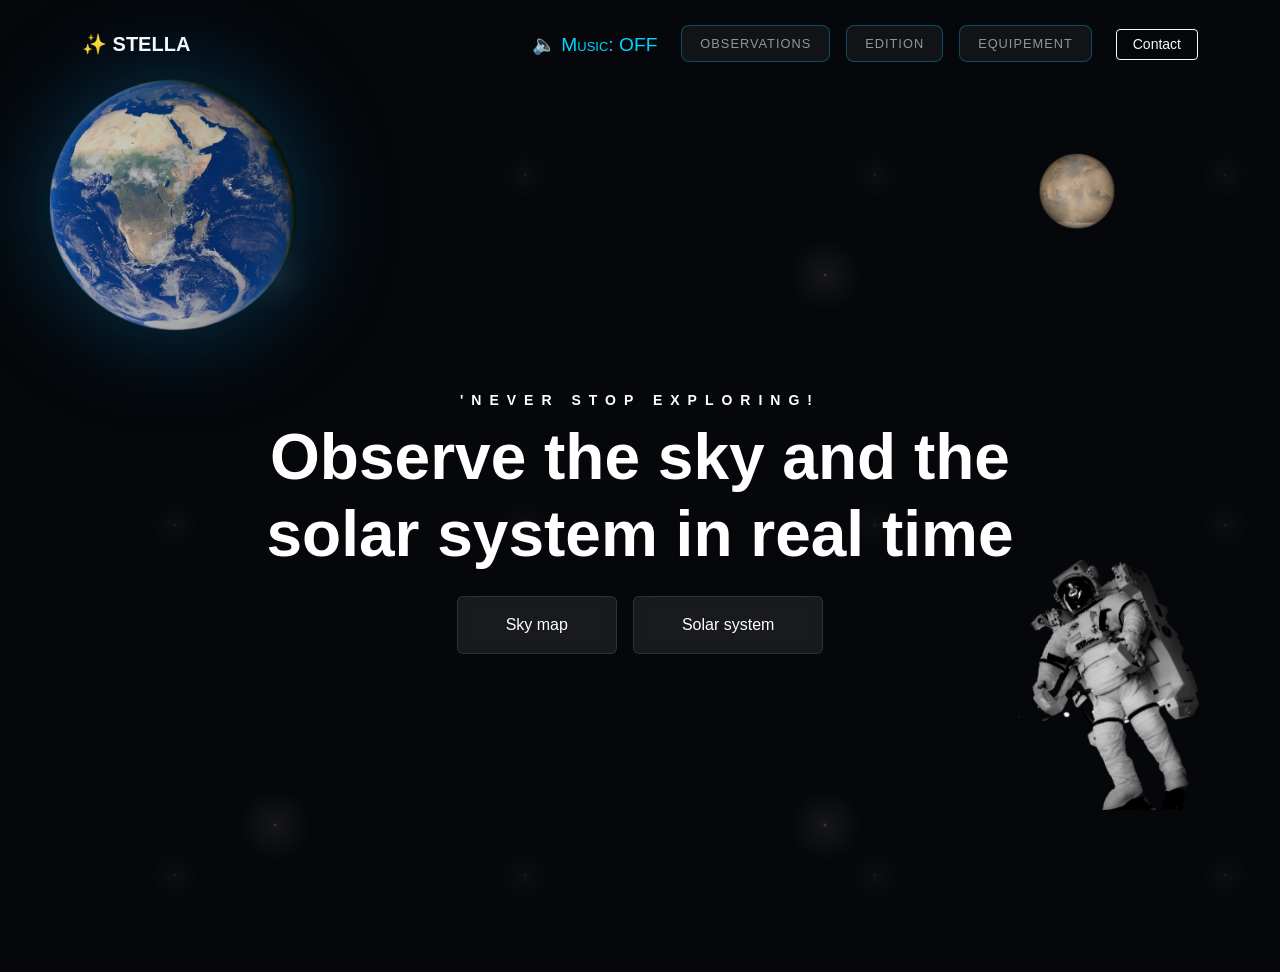
==== index.html @ f4687b23 "front page" ====
<!DOCTYPE html>
<html lang="en">
<head>
    <meta charset="UTF-8">
    <meta name="viewport" content="width=device-width, initial-scale=1.0">
    <title>Stella | Live Universe Tracker</title>
    <link href="https://cdn.jsdelivr.net/npm/bootstrap@5.3.0/dist/css/bootstrap.min.css" rel="stylesheet">
    <link rel="stylesheet" href="style.css">
</head>
<body>

    <div class="stars"></div>

    <audio id="bgMusic" loop>
        <source src="audio/space-theme.mp3" type="audio/mpeg">
    </audio>

    <div class="space-scene">
        <div class="floating-container earth"><img src="images/earth.png" alt="Earth"></div>
        <div class="floating-container mars"><img src="images/mars.png" alt="Mars"></div>
        <div class="floating-container astronaut"><img src="images/astronaut.png" alt="Astronaut"></div>
    </div>

    <div id="skyMapOverlay" class="view-overlay">
        <div class="view-header">
            <span>LIVE STELLAR TRACKER</span>
            <div id="skyLoader" class="loader-text">Initializing Star Map...</div>
            <button class="close-view btn-close btn-close-white"></button>
        </div>
        <iframe id="skyIframe" data-src="https://stellarium-web.org/" width="100%" height="100%" frameborder="0"></iframe>
    </div>

    <div id="solarOverlay" class="view-overlay">
        <div class="view-header">
            <span>REAL-TIME SOLAR SYSTEM</span>
            <div id="solarLoader" class="loader-text">Calibrating Orbits...</div>
            <button class="close-view btn-close btn-close-white"></button>
        </div>
        <iframe id="solarIframe" data-src="https://www.solarsystemscope.com/iframe" width="100%" height="100%" frameborder="0"></iframe>
    </div>

    <div id="observationOverlay" class="view-overlay">
        <div class="view-header">
            <span id="logHeaderTitle">PLANETARY OBSERVATION LOG</span>
            <button class="close-view btn-close btn-close-white"></button>
        </div>
        
        <div id="obsDashboard" class="observation-content p-4 p-md-5">
            <h2 class="text-white mb-4">Planets</h2>
            <div class="row g-4" id="planetGrid">
                </div>
        </div>

        <div id="obsDetail" class="observation-content p-4 p-md-5 d-none">
            <button id="backToLog" class="btn btn-sm btn-outline-light mb-4">← Back to Planets</button>
            <div class="row align-items-center">
                <div class="col-lg-5">
                    <div class="detail-container p-4">
                        <h2 id="detName" class="mb-1">Planet Name</h2>
                        <p id="detDesc" class="text-secondary small mb-4">Description...</p>
                        <hr class="border-secondary opacity-25">
                        <div id="detStats" class="stat-list">
                            </div>
                    </div>
                </div>
                <div class="col-lg-7 text-center">
                    <div class="preview-wrapper">
                        <img id="detImg" src="" alt="Planet View" class="img-fluid planet-3d-glow">
                    </div>
                </div>
            </div>
        </div>
    </div>

    <nav class="navbar navbar-expand-lg navbar-dark bg-transparent pt-4">
        <div class="container">
            <a class="navbar-brand fw-bold" href="#">✨ STELLA</a>
            <div class="ms-auto d-flex align-items-center">
                <ul class="navbar-nav me-4 d-none d-lg-flex gap-3">
                    <li class="nav-item">
                        <a id="musicToggle" class="nav-link" href="#" style="cursor: pointer; color: #00d4ff;">🔈 Music: OFF</a>
                    </li>
                    <li class="nav-item"><a id="obsBtn" class="nav-link nav-box" href="#">Observations</a></li>
                    <li class="nav-item"><a class="nav-link nav-box" href="#">Edition</a></li>
                    <li class="nav-item"><a class="nav-link nav-box" href="#">Equipement</a></li>
                </ul>
                <button class="btn btn-outline-light btn-sm px-3">Contact</button>
            </div>
        </div>
    </nav>

    <main class="hero-section d-flex align-items-center justify-content-center text-center">
        <div class="container">
            <p class="custom-title text-uppercase tracking-widest small mb-2">'Never Stop Exploring!</p>
            <h1 class="display-3 fw-bold text-white mb-4">Observe the sky and the <br> solar system in real time</h1>
            <div class="d-flex justify-content-center gap-3">
                <button id="skyMapBtn" class="btn btn-glass px-5 py-3">Sky map</button>
                <button id="solarBtn" class="btn btn-glass px-5 py-3">Solar system</button>
            </div>
        </div>
    </main>

    <script>
        const planets = [
            { name: "Mercury", temp: "167°C", day: "58.64d", rev: "87.9d", diam: "4,879 km", mass: "3.30×10²³ kg", desc: "The planet closest to the Sun. Small and rocky.", img: "images/mercury.png" },
            { name: "Venus", temp: "464°C", day: "243d", rev: "224.7d", diam: "12,104 km", mass: "4.87×10²⁴ kg", desc: "Hottest planet in our solar system with a thick toxic atmosphere.", img: "images/venus.png" },
            { name: "Earth", temp: "15°C", day: "23h 56m", rev: "365.2d", diam: "12,756 km", mass: "5.97×10²⁴ kg", desc: "The only planet known to support life, covered mostly by water.", img: "images/earth.png" },
            { name: "Mars", temp: "-63°C", day: "24.6h", rev: "687d", diam: "6,792 km", mass: "6.42×10²³ kg", desc: "The Red Planet, home to the largest volcano in the solar system.", img: "images/mars.png" },
            { name: "Jupiter", temp: "-110°C", day: "9.9h", rev: "11.8y", diam: "139,820 km", mass: "1.90×10²⁷ kg", desc: "A gas giant twice as massive as all other planets combined.", img: "images/jupiter.png" },
            { name: "Saturn", temp: "-140°C", day: "10.7h", rev: "29.4y", diam: "116,460 km", mass: "5.68×10²⁶ kg", desc: "Adorned with a dazzling, complex system of icy rings.", img: "images/saturn.png" },
            { name: "Uranus", temp: "-195°C", day: "17.2h", rev: "84y", diam: "50,724 km", mass: "8.68×10²⁵ kg", desc: "An ice giant with a unique tilt, rotating on its side.", img: "images/uranus.png" },
            { name: "Neptune", temp: "-201°C", day: "16.1h", rev: "164.8y", diam: "49,244 km", mass: "1.02×10²⁶ kg", desc: "The most distant major planet, dark, cold and whipped by winds.", img: "images/neptune.png" }
        ];

        const grid = document.getElementById('planetGrid');
        const obsDashboard = document.getElementById('obsDashboard');
        const obsDetail = document.getElementById('obsDetail');

        function renderPlanets() {
            grid.innerHTML = planets.map((p, i) => `
                <div class="col-md-6">
                    <div class="planet-card">
                        <div class="d-flex justify-content-between align-items-center mb-2">
                            <h3 class="h4 mb-0">${p.name}</h3>
                            <a href="#" class="obs-link" onclick="openPlanetDetail(${i})">Observation →</a>
                        </div>
                        <div class="planet-stats mb-3">Diam: ${p.diam} | Temp: ${p.temp} | Day: ${p.day}</div>
                        <p class="small text-secondary">${p.desc}</p>
                    </div>
                </div>
            `).join('');
        }

        function openPlanetDetail(index) {
            const p = planets[index];
            document.getElementById('detName').innerText = p.name;
            document.getElementById('detDesc').innerText = p.desc;
            document.getElementById('detImg').src = p.img;
            document.getElementById('logHeaderTitle').innerText = "OBSERVATION OF THE PLANET " + p.name.toUpperCase();
            
            document.getElementById('detStats').innerHTML = `
                <div class="d-flex justify-content-between py-2 border-bottom border-secondary border-opacity-10"><span>Diameter</span><span>${p.diam}</span></div>
                <div class="d-flex justify-content-between py-2 border-bottom border-secondary border-opacity-10"><span>Mass</span><span>${p.mass}</span></div>
                <div class="d-flex justify-content-between py-2 border-bottom border-secondary border-opacity-10"><span>Temp. Avg.</span><span>${p.temp}</span></div>
                <div class="d-flex justify-content-between py-2 border-bottom border-secondary border-opacity-10"><span>Sidereal Day</span><span>${p.day}</span></div>
                <div class="d-flex justify-content-between py-2 border-bottom border-secondary border-opacity-10"><span>Revolution</span><span>${p.rev}</span></div>
            `;

            obsDashboard.classList.add('d-none');
            obsDetail.classList.remove('d-none');
        }

        document.getElementById('backToLog').onclick = () => {
            obsDetail.classList.add('d-none');
            obsDashboard.classList.remove('d-none');
            document.getElementById('logHeaderTitle').innerText = "PLANETARY OBSERVATION LOG";
        };

        const skyBtn = document.getElementById('skyMapBtn');
        const solarBtn = document.getElementById('solarBtn');
        const obsBtn = document.getElementById('obsBtn');
        const skyOverlay = document.getElementById('skyMapOverlay');
        const solarOverlay = document.getElementById('solarOverlay');
        const obsOverlay = document.getElementById('observationOverlay');

        const music = document.getElementById('bgMusic');
        const musicToggle = document.getElementById('musicToggle');
        let musicInteracted = false;

        function toggleMusic() {
            if (music.paused) {
                music.play();
                musicToggle.innerHTML = "🔊 Music: ON";
            } else {
                music.pause();
                musicToggle.innerHTML = "🔈 Music: OFF";
            }
        }

        musicToggle.onclick = (e) => { e.preventDefault(); musicInteracted = true; toggleMusic(); };

        function closeAll() {
            [skyOverlay, solarOverlay, obsOverlay].forEach(o => o.classList.remove('active'));
        }

        skyBtn.onclick = () => { 
            closeAll(); 
            skyOverlay.classList.add('active'); 
            if(!document.getElementById('skyIframe').src) document.getElementById('skyIframe').src = document.getElementById('skyIframe').getAttribute('data-src'); 
            if(!musicInteracted) { music.play(); musicToggle.innerHTML = "🔊 Music: ON"; musicInteracted = true; }
        };

        solarBtn.onclick = () => { 
            closeAll(); 
            solarOverlay.classList.add('active'); 
            if(!document.getElementById('solarIframe').src) document.getElementById('solarIframe').src = document.getElementById('solarIframe').getAttribute('data-src'); 
            if(!musicInteracted) { music.play(); musicToggle.innerHTML = "🔊 Music: ON"; musicInteracted = true; }
        };

        obsBtn.onclick = (e) => { 
            e.preventDefault(); 
            closeAll(); 
            obsOverlay.classList.add('active'); 
            if(!musicInteracted) { music.play(); musicToggle.innerHTML = "🔊 Music: ON"; musicInteracted = true; }
        };

        document.querySelectorAll('.close-view').forEach(b => b.onclick = closeAll);
        renderPlanets();
    </script>
</body>
</html>
---- style.css ----
body {
    margin: 0; padding: 0;
    background-color: #05070a;
    background-image: url('images/galaxy.jpg');
    background-size: cover; background-position: center; background-attachment: fixed;
    height: 100vh; color: white;
    font-family: 'Inter', sans-serif; overflow: hidden;
}

.stars {
    position: fixed; top: 0; left: 0; width: 100%; height: 100%;
    background-image: 
        radial-gradient(rgb(242, 255, 5), rgba(255,255,255,0.2) 2px, transparent 40px),
        radial-gradient(rgb(240, 248, 11), rgba(255,255,255,0.1) 1px, transparent 30px);
    background-size: 550px 550px, 350px 350px; opacity: 0.3; z-index: 0;
}

/* Overlays */
.view-overlay {
    position: fixed;
    top: 55%; left: 50%;
    transform: translate(-50%, -50%) scale(0.9);
    width: 90%; height: 70%;
    background: rgba(0, 0, 0, 0.85);
    backdrop-filter: blur(25px);
    border: 1px solid rgba(255, 255, 255, 0.15);
    border-radius: 24px;
    z-index: 100; opacity: 0; pointer-events: none;
    transition: all 0.4s cubic-bezier(0.165, 0.84, 0.44, 1);
    overflow: hidden;
}

.view-overlay.active {
    opacity: 1; pointer-events: all;
    transform: translate(-50%, -45%) scale(1);
}

.view-header {
    padding: 15px 25px;
    background: rgba(255,255,255,0.05);
    display: flex; justify-content: space-between; align-items: center;
    font-size: 0.75rem; letter-spacing: 3px; font-weight: bold;
}

/* Observation Log Scroll Area */
.observation-content {
    height: calc(100% - 60px);
    overflow-y: auto;
    padding-bottom: 50px;
}

.planet-card {
    background: rgba(255, 255, 255, 0.03);
    border: 1px solid rgba(255, 255, 255, 0.08);
    border-radius: 15px; padding: 20px; transition: 0.3s ease;
}

.planet-card:hover {
    background: rgba(255, 255, 255, 0.07);
    border-color: rgba(255, 255, 255, 0.2);
    transform: translateY(-5px);
}

.obs-link { color: #00d4ff; text-decoration: none; font-size: 0.85rem; }
.planet-stats { font-size: 0.75rem; color: #aaa; line-height: 1.6; }
.loader-text { font-size: 0.65rem; color: #00d4ff; margin-left: 15px; animation: blink 1.5s infinite; }

@keyframes blink { 50% { opacity: 0.3; } }

/* Scene & Floating Objects */
.space-scene { position: fixed; top: 0; left: 0; width: 100%; height: 100%; perspective: 1200px; z-index: 1; pointer-events: none; }
.floating-container { position: absolute; transform-style: preserve-3d; }
.floating-container img { width: 100%; height: auto; }

.earth { width: 550px; top: 5%; left: -10%; filter: drop-shadow(0 0 50px rgba(0, 162, 255, 0.3)); animation: float3D-earth 6s ease-in-out infinite; }
.mars { width: 150px; top: 15%; right: 10%; opacity: 0.8; animation: float3D-mars 10s ease-in-out infinite; }
.astronaut { width: 200px; bottom: 10%; right: 5%; animation: float3D-astronaut 15s ease-in-out infinite; }

/* Hero UI */
.hero-section { position: relative; height: 100vh; z-index: 10; }
.btn-glass { background: rgba(255, 255, 255, 0.08); backdrop-filter: blur(10px); border: 1px solid rgba(255, 255, 255, 0.1); color: white; transition: 0.3s; }
.btn-glass:hover { background: rgba(255, 255, 255, 0.15); transform: translateY(-5px); box-shadow: 0 10px 20px rgba(0,0,0,0.4); }
.custom-title { letter-spacing: 8px; font-weight: bold; }

/* Boxed Nav Buttons */
.nav-box {
    border: 1px solid rgba(0, 212, 255, 0.3);
    background: rgba(255, 255, 255, 0.05);
    padding: 8px 18px !important;
    border-radius: 8px;
    transition: all 0.3s ease;
    text-transform: uppercase;
    font-size: 0.8rem;
    letter-spacing: 1px;
}

.nav-box:hover {
    background: rgba(0, 212, 255, 0.1);
    border-color: rgba(0, 212, 255, 0.8);
    box-shadow: 0 0 15px rgba(0, 212, 255, 0.4);
    transform: translateY(-2px);
    color: #fff !important;
}

/* Animations */
@keyframes float3D-earth { 0%, 100% { transform: translate3d(0, 0, 0) rotate(0deg); } 50% { transform: translate3d(40px, 60px, 150px) rotate(4deg); } }
@keyframes float3D-mars { 0%, 100% { transform: translate3d(0, 0, 0) rotate(0deg); } 50% { transform: translate3d(-30px, -20px, -50px) rotate(-5deg); } }
@keyframes float3D-astronaut { 0%, 100% { transform: translate3d(0, 0, 0) rotate(0deg); } 33% { transform: translate3d(-20px, -40px, 50px) rotate(5deg); } 66% { transform: translate3d(10px, -20px, 120px) rotate(-3deg); } }

/* Scrollbar */
.observation-content::-webkit-scrollbar { width: 8px; }
.observation-content::-webkit-scrollbar-track { background: transparent; }
.observation-content::-webkit-scrollbar-thumb { background: rgba(255,255,255,0.1); border-radius: 10px; }

.detail-container {
    background: rgba(255, 255, 255, 0.04);
    border: 1px solid rgba(255, 255, 255, 0.1);
    border-radius: 20px;
}

.stat-list span:first-child { color: #888; font-size: 0.9rem; }
.stat-list span:last-child { font-weight: 500; }
.preview-wrapper { perspective: 1000px; padding: 40px; }

.planet-3d-glow {
    max-height: 450px;
    filter: drop-shadow(0 0 60px rgba(0, 162, 255, 0.25));
    animation: slowRotate 30s linear infinite;
}

@keyframes slowRotate {
    from { transform: rotate(0deg); }
    to { transform: rotate(360deg); }
}

#backToLog {
    border-color: rgba(255,255,255,0.2);
    font-size: 0.8rem;
    padding: 6px 15px;
    border-radius: 30px;
}

#musicToggle { transition: all 0.3s ease; font-weight: normal; font: ultra-condensed small-caps 1.2em "Fira Sans", sans-serif; }
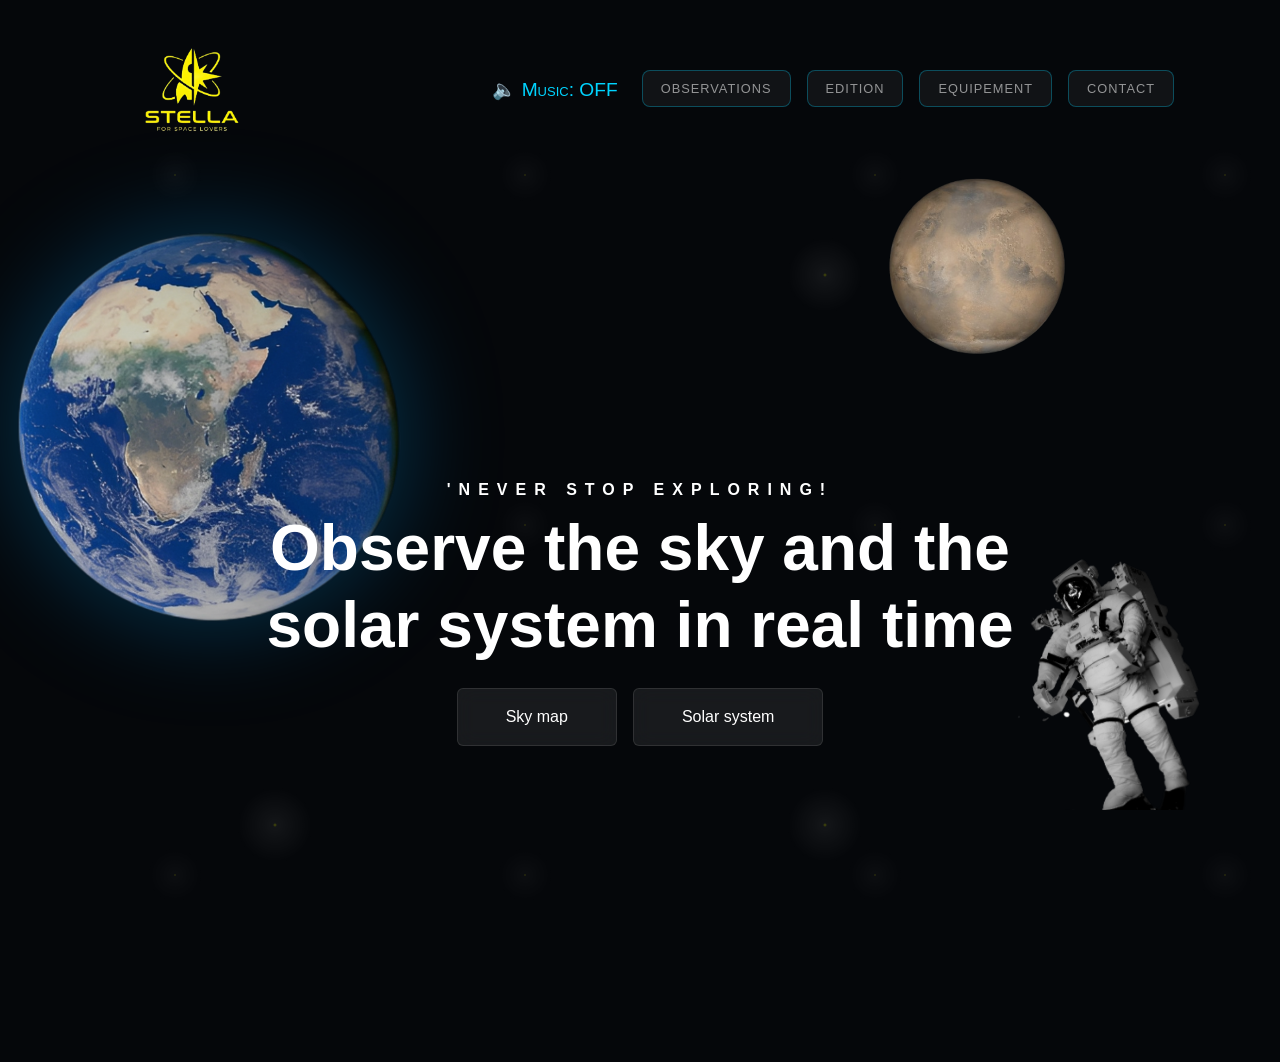
==== commit c411edd2: "game" ====
--- a/index.html
+++ b/index.html
@@ -4,6 +4,7 @@
     <meta charset="UTF-8">
     <meta name="viewport" content="width=device-width, initial-scale=1.0">
     <title>Stella | Live Universe Tracker</title>
+    <link rel="icon" type="image/png" href="images/logoo-yellow.png">
     <link href="https://cdn.jsdelivr.net/npm/bootstrap@5.3.0/dist/css/bootstrap.min.css" rel="stylesheet">
     <link rel="stylesheet" href="style.css">
 </head>
@@ -11,7 +12,7 @@
 
     <div class="stars"></div>
 
-    <audio id="bgMusic" loop>
+    <audio id="bgMusic" loop preload="auto">
         <source src="audio/space-theme.mp3" type="audio/mpeg">
     </audio>
 
@@ -24,7 +25,6 @@
     <div id="skyMapOverlay" class="view-overlay">
         <div class="view-header">
             <span>LIVE STELLAR TRACKER</span>
-            <div id="skyLoader" class="loader-text">Initializing Star Map...</div>
             <button class="close-view btn-close btn-close-white"></button>
         </div>
         <iframe id="skyIframe" data-src="https://stellarium-web.org/" width="100%" height="100%" frameborder="0"></iframe>
@@ -33,7 +33,6 @@
     <div id="solarOverlay" class="view-overlay">
         <div class="view-header">
             <span>REAL-TIME SOLAR SYSTEM</span>
-            <div id="solarLoader" class="loader-text">Calibrating Orbits...</div>
             <button class="close-view btn-close btn-close-white"></button>
         </div>
         <iframe id="solarIframe" data-src="https://www.solarsystemscope.com/iframe" width="100%" height="100%" frameborder="0"></iframe>
@@ -44,54 +43,86 @@
             <span id="logHeaderTitle">PLANETARY OBSERVATION LOG</span>
             <button class="close-view btn-close btn-close-white"></button>
         </div>
-        
         <div id="obsDashboard" class="observation-content p-4 p-md-5">
             <h2 class="text-white mb-4">Planets</h2>
-            <div class="row g-4" id="planetGrid">
-                </div>
-        </div>
-
-        <div id="obsDetail" class="observation-content p-4 p-md-5 d-none">
-            <button id="backToLog" class="btn btn-sm btn-outline-light mb-4">← Back to Planets</button>
-            <div class="row align-items-center">
-                <div class="col-lg-5">
-                    <div class="detail-container p-4">
-                        <h2 id="detName" class="mb-1">Planet Name</h2>
-                        <p id="detDesc" class="text-secondary small mb-4">Description...</p>
-                        <hr class="border-secondary opacity-25">
-                        <div id="detStats" class="stat-list">
-                            </div>
+            <div class="row g-4" id="planetGrid"></div>
+        </div>
+    </div>
+
+    <div id="editionOverlay" class="view-overlay">
+        <div class="view-header">
+            <span>INTERACTIVE CHALLENGES & QUIZZES</span>
+            <button class="close-view btn-close btn-close-white"></button>
+        </div>
+        <div class="observation-content p-4 p-md-5">
+            <h2 class="text-white mb-4">Interactive Exercises</h2>
+            <div class="row g-4 mb-5">
+                
+                <div class="col-md-4">
+                    <div class="challenge-card text-center p-4 h-100">
+                        <div id="knowPlanetsStatic">
+                            <div class="icon-circle mb-3">🔍</div>
+                            <h4 class="fw-bold">Know the planets</h4>
+                            <p class="small text-secondary">Can you identify the planet based on the clues provided?</p>
+                            <button class="btn btn-sm btn-outline-warning w-100" onclick="startIdentifyGame()">Identify Game</button>
+                        </div>
+
+                        <div id="identifyGameUI" style="display:none;">
+                            <p id="gameClue" class="small fw-bold text-info mb-3"></p>
+                            <input type="text" id="gameGuess" class="form-control form-control-sm mb-2" placeholder="Which planet?">
+                            <button onclick="checkIdentifyGuess()" class="btn btn-sm btn-success w-100 mb-2">Submit</button>
+                            <div id="gameFeedback" class="small"></div>
+                            <button class="btn btn-link btn-sm text-secondary p-0 mt-2" onclick="resetCard()">← Back</button>
+                        </div>
                     </div>
                 </div>
-                <div class="col-lg-7 text-center">
-                    <div class="preview-wrapper">
-                        <img id="detImg" src="" alt="Planet View" class="img-fluid planet-3d-glow">
+
+                <div class="col-md-4">
+                    <div class="challenge-card text-center p-4 h-100">
+                        <div class="icon-circle mb-3">📏</div>
+                        <h4 class="fw-bold">Distances</h4>
+                        <p class="small text-secondary">Place planets in order from the Sun.</p>
+                        <button class="btn btn-sm btn-outline-dark mt-2" disabled>Coming Soon</button>
                     </div>
                 </div>
+
+                <div class="col-md-4">
+                    <div class="challenge-card text-center p-4 h-100">
+                        <div class="icon-circle mb-3">🪐</div>
+                        <h4 class="fw-bold">Sizes</h4>
+                        <p class="small text-secondary">Order the planets by their scale.</p>
+                        <button class="btn btn-sm btn-outline-dark mt-2" disabled>Coming Soon</button>
+                    </div>
+                </div>
+            </div>
+
+            <h2 class="text-white mb-4">Quiz</h2>
+            <div class="row g-4">
+                <div class="col-md-4"><div class="quiz-card level-1 text-center p-4"><h4>Level 1</h4></div></div>
+                <div class="col-md-4"><div class="quiz-card level-2 text-center p-4"><h4>Level 2</h4></div></div>
+                <div class="col-md-4"><div class="quiz-card level-3 text-center p-4"><h4>Level 3</h4></div></div>
             </div>
         </div>
     </div>
 
     <nav class="navbar navbar-expand-lg navbar-dark bg-transparent pt-4">
         <div class="container">
-            <a class="navbar-brand fw-bold" href="#">✨ STELLA</a>
+            <a class="navbar-brand" href="#"><img src="images/logo-yellow.png" alt="Stella" style="height: 120px;"></a>
             <div class="ms-auto d-flex align-items-center">
                 <ul class="navbar-nav me-4 d-none d-lg-flex gap-3">
-                    <li class="nav-item">
-                        <a id="musicToggle" class="nav-link" href="#" style="cursor: pointer; color: #00d4ff;">🔈 Music: OFF</a>
-                    </li>
+                    <li class="nav-item"><a id="musicToggle" class="nav-link" href="#" style="color: #00d4ff;">🔈 Music: OFF</a></li>
                     <li class="nav-item"><a id="obsBtn" class="nav-link nav-box" href="#">Observations</a></li>
-                    <li class="nav-item"><a class="nav-link nav-box" href="#">Edition</a></li>
-                    <li class="nav-item"><a class="nav-link nav-box" href="#">Equipement</a></li>
+                    <li class="nav-item"><a id="editionBtn" class="nav-link nav-box" href="#">Edition</a></li>
+                    <li class="nav-item"><a id="equipBtn" class="nav-link nav-box" href="#">Equipement</a></li>
+                    <li class="nav-item"><a id="contactBtn" class="nav-link nav-box btn-contact" href="#">Contact</a></li>
                 </ul>
-                <button class="btn btn-outline-light btn-sm px-3">Contact</button>
-            </div>
-        </div>
-    </nav>
+            </div>
+        </div>
+    </nav> 
 
     <main class="hero-section d-flex align-items-center justify-content-center text-center">
         <div class="container">
-            <p class="custom-title text-uppercase tracking-widest small mb-2">'Never Stop Exploring!</p>
+            <p class="custom-title text-uppercase mb-2">'Never Stop Exploring!</p>
             <h1 class="display-3 fw-bold text-white mb-4">Observe the sky and the <br> solar system in real time</h1>
             <div class="d-flex justify-content-center gap-3">
                 <button id="skyMapBtn" class="btn btn-glass px-5 py-3">Sky map</button>
@@ -102,110 +133,71 @@
 
     <script>
         const planets = [
-            { name: "Mercury", temp: "167°C", day: "58.64d", rev: "87.9d", diam: "4,879 km", mass: "3.30×10²³ kg", desc: "The planet closest to the Sun. Small and rocky.", img: "images/mercury.png" },
-            { name: "Venus", temp: "464°C", day: "243d", rev: "224.7d", diam: "12,104 km", mass: "4.87×10²⁴ kg", desc: "Hottest planet in our solar system with a thick toxic atmosphere.", img: "images/venus.png" },
-            { name: "Earth", temp: "15°C", day: "23h 56m", rev: "365.2d", diam: "12,756 km", mass: "5.97×10²⁴ kg", desc: "The only planet known to support life, covered mostly by water.", img: "images/earth.png" },
-            { name: "Mars", temp: "-63°C", day: "24.6h", rev: "687d", diam: "6,792 km", mass: "6.42×10²³ kg", desc: "The Red Planet, home to the largest volcano in the solar system.", img: "images/mars.png" },
-            { name: "Jupiter", temp: "-110°C", day: "9.9h", rev: "11.8y", diam: "139,820 km", mass: "1.90×10²⁷ kg", desc: "A gas giant twice as massive as all other planets combined.", img: "images/jupiter.png" },
-            { name: "Saturn", temp: "-140°C", day: "10.7h", rev: "29.4y", diam: "116,460 km", mass: "5.68×10²⁶ kg", desc: "Adorned with a dazzling, complex system of icy rings.", img: "images/saturn.png" },
-            { name: "Uranus", temp: "-195°C", day: "17.2h", rev: "84y", diam: "50,724 km", mass: "8.68×10²⁵ kg", desc: "An ice giant with a unique tilt, rotating on its side.", img: "images/uranus.png" },
-            { name: "Neptune", temp: "-201°C", day: "16.1h", rev: "164.8y", diam: "49,244 km", mass: "1.02×10²⁶ kg", desc: "The most distant major planet, dark, cold and whipped by winds.", img: "images/neptune.png" }
+            { name: "Mercury", desc: "The planet closest to the Sun. Small and rocky." },
+            { name: "Venus", desc: "Hottest planet in our solar system with a thick toxic atmosphere." },
+            { name: "Earth", desc: "The only planet known to support life, covered mostly by water." },
+            { name: "Mars", desc: "The Red Planet, home to the largest volcano in the solar system." },
+            { name: "Jupiter", desc: "A gas giant twice as massive as all other planets combined." },
+            { name: "Saturn", desc: "Adorned with a dazzling, complex system of icy rings." },
+            { name: "Uranus", desc: "An ice giant with a unique tilt, rotating on its side." },
+            { name: "Neptune", desc: "The most distant major planet, dark, cold and whipped by winds." }
         ];
 
-        const grid = document.getElementById('planetGrid');
-        const obsDashboard = document.getElementById('obsDashboard');
-        const obsDetail = document.getElementById('obsDetail');
-
-        function renderPlanets() {
-            grid.innerHTML = planets.map((p, i) => `
-                <div class="col-md-6">
-                    <div class="planet-card">
-                        <div class="d-flex justify-content-between align-items-center mb-2">
-                            <h3 class="h4 mb-0">${p.name}</h3>
-                            <a href="#" class="obs-link" onclick="openPlanetDetail(${i})">Observation →</a>
-                        </div>
-                        <div class="planet-stats mb-3">Diam: ${p.diam} | Temp: ${p.temp} | Day: ${p.day}</div>
-                        <p class="small text-secondary">${p.desc}</p>
-                    </div>
-                </div>
-            `).join('');
-        }
-
-        function openPlanetDetail(index) {
-            const p = planets[index];
-            document.getElementById('detName').innerText = p.name;
-            document.getElementById('detDesc').innerText = p.desc;
-            document.getElementById('detImg').src = p.img;
-            document.getElementById('logHeaderTitle').innerText = "OBSERVATION OF THE PLANET " + p.name.toUpperCase();
+        // UI Toggles
+        function resetCard() {
+            document.getElementById('knowPlanetsStatic').style.display = 'block';
+            document.getElementById('identifyGameUI').style.display = 'none';
+        }
+
+        // --- IDENTIFY GAME LOGIC ---
+        let currentTarget = null;
+        function startIdentifyGame() {
+            document.getElementById('knowPlanetsStatic').style.display = 'none';
+            document.getElementById('identifyGameUI').style.display = 'block';
+            nextGameQuestion();
+        }
+
+        function nextGameQuestion() {
+            currentTarget = planets[Math.floor(Math.random() * planets.length)];
+            document.getElementById('gameClue').innerText = "Clue: " + currentTarget.desc;
+            document.getElementById('gameGuess').value = "";
+            document.getElementById('gameFeedback').innerText = "";
+        }
+
+        function checkIdentifyGuess() {
+            const guessInput = document.getElementById('gameGuess');
+            const guess = guessInput.value.trim().toLowerCase();
+            const feedback = document.getElementById('gameFeedback');
             
-            document.getElementById('detStats').innerHTML = `
-                <div class="d-flex justify-content-between py-2 border-bottom border-secondary border-opacity-10"><span>Diameter</span><span>${p.diam}</span></div>
-                <div class="d-flex justify-content-between py-2 border-bottom border-secondary border-opacity-10"><span>Mass</span><span>${p.mass}</span></div>
-                <div class="d-flex justify-content-between py-2 border-bottom border-secondary border-opacity-10"><span>Temp. Avg.</span><span>${p.temp}</span></div>
-                <div class="d-flex justify-content-between py-2 border-bottom border-secondary border-opacity-10"><span>Sidereal Day</span><span>${p.day}</span></div>
-                <div class="d-flex justify-content-between py-2 border-bottom border-secondary border-opacity-10"><span>Revolution</span><span>${p.rev}</span></div>
-            `;
-
-            obsDashboard.classList.add('d-none');
-            obsDetail.classList.remove('d-none');
-        }
-
-        document.getElementById('backToLog').onclick = () => {
-            obsDetail.classList.add('d-none');
-            obsDashboard.classList.remove('d-none');
-            document.getElementById('logHeaderTitle').innerText = "PLANETARY OBSERVATION LOG";
-        };
-
-        const skyBtn = document.getElementById('skyMapBtn');
-        const solarBtn = document.getElementById('solarBtn');
-        const obsBtn = document.getElementById('obsBtn');
-        const skyOverlay = document.getElementById('skyMapOverlay');
-        const solarOverlay = document.getElementById('solarOverlay');
-        const obsOverlay = document.getElementById('observationOverlay');
-
+            if (guess === currentTarget.name.toLowerCase()) {
+                feedback.innerHTML = "✅ Correct! That is " + currentTarget.name;
+                feedback.className = "small text-success";
+                setTimeout(nextGameQuestion, 2000);
+            } else {
+                feedback.innerHTML = "❌ Try again!";
+                feedback.className = "small text-danger";
+            }
+        }
+
+        // Navigation & General Logic
         const music = document.getElementById('bgMusic');
         const musicToggle = document.getElementById('musicToggle');
-        let musicInteracted = false;
-
-        function toggleMusic() {
-            if (music.paused) {
-                music.play();
-                musicToggle.innerHTML = "🔊 Music: ON";
-            } else {
-                music.pause();
-                musicToggle.innerHTML = "🔈 Music: OFF";
-            }
-        }
-
-        musicToggle.onclick = (e) => { e.preventDefault(); musicInteracted = true; toggleMusic(); };
-
-        function closeAll() {
-            [skyOverlay, solarOverlay, obsOverlay].forEach(o => o.classList.remove('active'));
-        }
-
-        skyBtn.onclick = () => { 
-            closeAll(); 
-            skyOverlay.classList.add('active'); 
-            if(!document.getElementById('skyIframe').src) document.getElementById('skyIframe').src = document.getElementById('skyIframe').getAttribute('data-src'); 
-            if(!musicInteracted) { music.play(); musicToggle.innerHTML = "🔊 Music: ON"; musicInteracted = true; }
+        const overlays = document.querySelectorAll('.view-overlay');
+
+        function closeAll() { overlays.forEach(o => o.classList.remove('active')); }
+        
+        document.getElementById('obsBtn').onclick = (e) => { e.preventDefault(); closeAll(); document.getElementById('observationOverlay').classList.add('active'); };
+        document.getElementById('editionBtn').onclick = (e) => { e.preventDefault(); closeAll(); document.getElementById('editionOverlay').classList.add('active'); };
+        document.querySelectorAll('.close-view').forEach(b => b.onclick = closeAll);
+        
+        musicToggle.onclick = (e) => {
+            e.preventDefault();
+            if (music.paused) { music.play(); musicToggle.innerText = "🔊 Music: ON"; }
+            else { music.pause(); musicToggle.innerText = "🔈 Music: OFF"; }
         };
 
-        solarBtn.onclick = () => { 
-            closeAll(); 
-            solarOverlay.classList.add('active'); 
-            if(!document.getElementById('solarIframe').src) document.getElementById('solarIframe').src = document.getElementById('solarIframe').getAttribute('data-src'); 
-            if(!musicInteracted) { music.play(); musicToggle.innerHTML = "🔊 Music: ON"; musicInteracted = true; }
-        };
-
-        obsBtn.onclick = (e) => { 
-            e.preventDefault(); 
-            closeAll(); 
-            obsOverlay.classList.add('active'); 
-            if(!musicInteracted) { music.play(); musicToggle.innerHTML = "🔊 Music: ON"; musicInteracted = true; }
-        };
-
-        document.querySelectorAll('.close-view').forEach(b => b.onclick = closeAll);
-        renderPlanets();
+        document.getElementById('skyMapBtn').onclick = () => { closeAll(); document.getElementById('skyMapOverlay').classList.add('active'); document.getElementById('skyIframe').src = "https://stellarium-web.org/"; };
+        document.getElementById('solarBtn').onclick = () => { closeAll(); document.getElementById('solarOverlay').classList.add('active'); document.getElementById('solarIframe').src = "https://www.solarsystemscope.com/iframe"; };
     </script>
 </body>
 </html>
--- a/style.css
+++ b/style.css
@@ -72,9 +72,9 @@
 .floating-container { position: absolute; transform-style: preserve-3d; }
 .floating-container img { width: 100%; height: auto; }
 
-.earth { width: 550px; top: 5%; left: -10%; filter: drop-shadow(0 0 50px rgba(0, 162, 255, 0.3)); animation: float3D-earth 6s ease-in-out infinite; }
-.mars { width: 150px; top: 15%; right: 10%; opacity: 0.8; animation: float3D-mars 10s ease-in-out infinite; }
-.astronaut { width: 200px; bottom: 10%; right: 5%; animation: float3D-astronaut 15s ease-in-out infinite; }
+.earth { width: 850px; top: 20%; left: -20%; filter: drop-shadow(0 0 50px rgba(0, 162, 255, 0.3)); animation: float3D-earth 6s ease-in-out infinite; }
+.mars { width: 350px; top: 15%; right: 10%; opacity: 0.8; animation: float3D-mars 10s ease-in-out infinite; }
+.astronaut { width: 200px; bottom: 10%; right: 5%;animation: float3D-astronaut 10s ease-in-out infinite; }
 
 /* Hero UI */
 .hero-section { position: relative; height: 100vh; z-index: 10; }
@@ -140,4 +140,63 @@
     border-radius: 30px;
 }
 
-#musicToggle { transition: all 0.3s ease; font-weight: normal; font: ultra-condensed small-caps 1.2em "Fira Sans", sans-serif; }+#musicToggle { transition: all 0.3s ease; font-weight: normal; font: ultra-condensed small-caps 1.2em "Fira Sans", sans-serif; }
+.view-header {
+   position: sticky; /* Fixes it to the top of the overlay */
+    top: 0;
+    left: 0;
+    width: 100%;
+    height: auto;
+    z-index: 10001; /* Must be higher than the iframe (9999) */
+    display: flex;
+    justify-content: space-between;
+    align-items: center;
+    padding: 0 25px;
+    background: rgba(0, 0, 0, 0.85);
+    backdrop-filter: blur(10px);
+    border-bottom: 1px solid rgba(255, 255, 255, 0.1);
+}
+
+/* Ensure the close button is large enough to click */
+.btn-close-white {
+    filter: invert(1) grayscale(1) brightness(2);
+    opacity: 0.8;
+    transition: opacity 0.2s;
+}
+
+.btn-close-white:hover {
+    opacity: 1;
+}
+/* Edition Section Styling */
+.challenge-card {
+    background: white; /* Matches your screenshot exactly */
+    border-radius: 15px;
+    color: #333;
+    transition: transform 0.3s ease;
+    height: 100%;
+}
+
+.challenge-card h4 { color: #000; font-weight: bold; }
+
+.icon-circle {
+    font-size: 2rem;
+    display: inline-block;
+}
+
+.quiz-card {
+    background: #343a40; /* Dark gray like your screenshot */
+    border-radius: 15px;
+    color: white;
+    cursor: pointer;
+    border: 1px solid rgba(255,255,255,0.1);
+    transition: 0.3s;
+}
+
+.quiz-card:hover {
+    background: #495057;
+    transform: translateY(-5px);
+}
+
+.quiz-card.level-3 {
+    background: #212529; /* Darker for higher levels */
+}
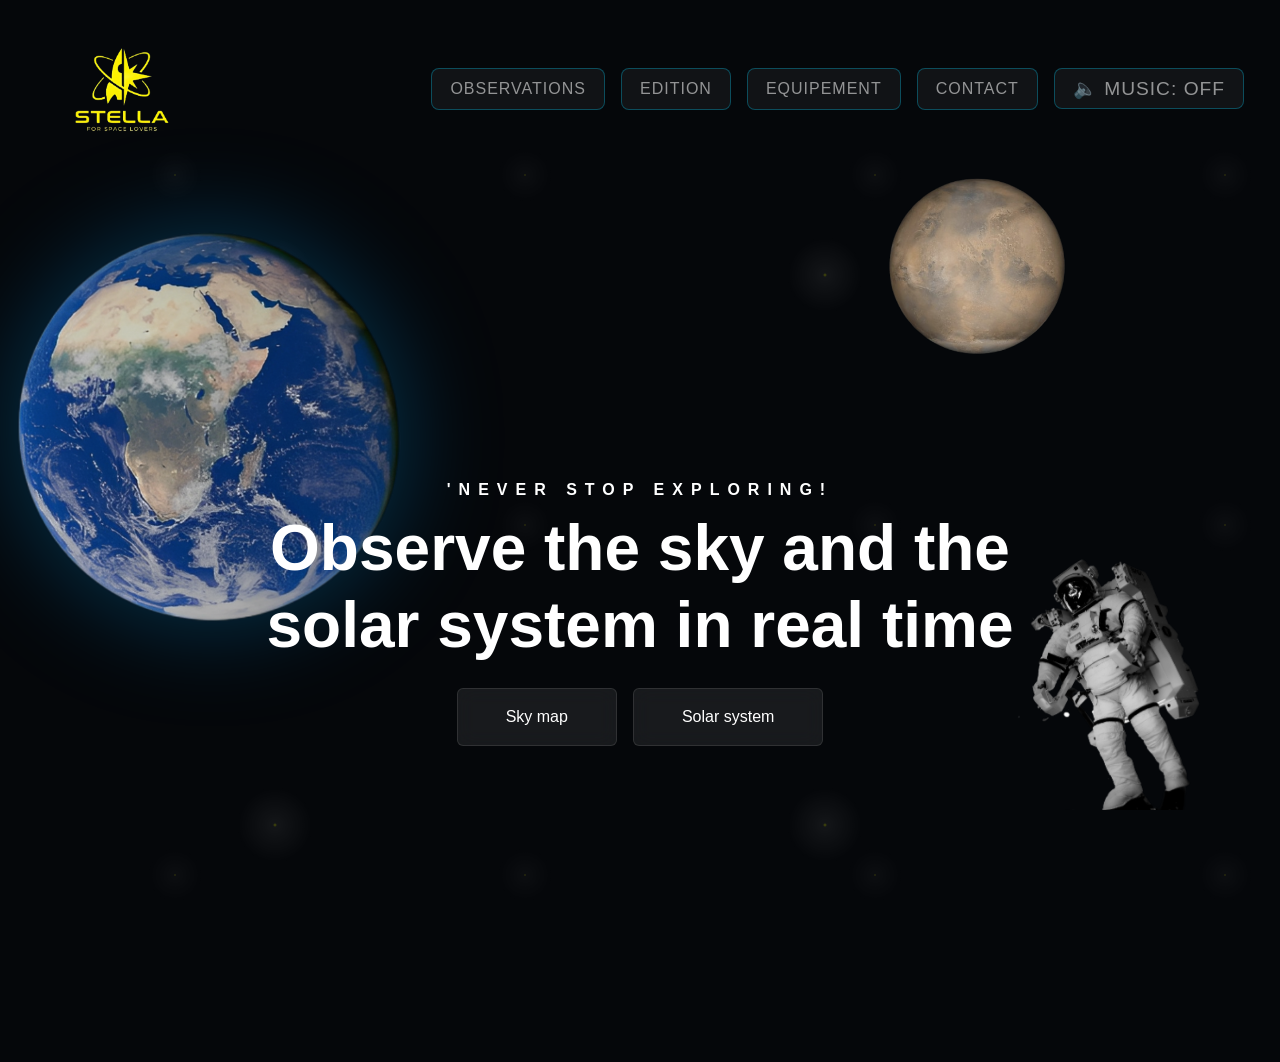
==== commit ae5bfd4b: "main page done" ====
--- a/index.html
+++ b/index.html
@@ -7,6 +7,135 @@
     <link rel="icon" type="image/png" href="images/logoo-yellow.png">
     <link href="https://cdn.jsdelivr.net/npm/bootstrap@5.3.0/dist/css/bootstrap.min.css" rel="stylesheet">
     <link rel="stylesheet" href="style.css">
+    <style>
+        /* Distance Game Specific Styles */
+        .rank-slot {
+            background: rgba(255, 255, 255, 0.05);
+            border: 2px dashed #444;
+            border-radius: 12px;
+            min-height: 140px;
+            display: flex;
+            flex-direction: column;
+            align-items: center;
+            justify-content: center;
+            padding: 10px;
+            transition: 0.3s;
+        }
+        .rank-slot.filled { border-style: solid; border-color: #00d4ff; background: rgba(0, 212, 255, 0.1); }
+        .planet-thumb-sm { width: 50px; height: 50px; object-fit: contain; margin-bottom: 8px; }
+        .rank-number {
+            background: #ffc107;
+            color: #000;
+            width: 25px;
+            height: 25px;
+            line-height: 25px;
+            border-radius: 50%;
+            font-size: 0.75rem;
+            font-weight: bold;
+        }
+        .shuffle-zone {
+            background: rgba(0,0,0,0.3);
+            padding: 20px;
+            border-radius: 15px;
+            display: flex;
+            flex-wrap: wrap;
+            gap: 15px;
+            justify-content: center;
+            border: 1px solid rgba(255,255,255,0.1);
+        }
+        .clickable-planet {
+            cursor: pointer;
+            text-align: center;
+            transition: transform 0.2s;
+            padding: 10px;
+            border-radius: 8px;
+        }
+        .clickable-planet:hover { transform: scale(1.1); background: rgba(255,255,255,0.05); }
+
+        /* Observation Card Styles */
+        .observation-card {
+            background: rgba(255, 255, 255, 0.05);
+            border: 1px solid rgba(255, 255, 255, 0.1);
+            border-radius: 15px;
+            padding: 20px;
+            transition: 0.3s;
+            text-align: center;
+            height: 100%;
+        }
+        .observation-card:hover {
+            background: rgba(255, 255, 255, 0.1);
+            transform: translateY(-5px);
+            border-color: #00d4ff;
+        }
+        .obs-planet-img {
+            width: 80px;
+            height: 80px;
+            object-fit: contain;
+            margin-bottom: 15px;
+        }
+
+        /* Equipment Specific Styles */
+        .equip-card {
+            background: rgba(255, 255, 255, 0.03);
+            border: 1px solid rgba(255, 255, 255, 0.08);
+            border-radius: 18px;
+            padding: 30px;
+            transition: 0.3s;
+            display: flex;
+            flex-direction: column;
+            height: 100%;
+        }
+        .equip-card:hover {
+            background: rgba(255, 255, 255, 0.06);
+            border-color: #ffc107;
+            transform: translateY(-5px);
+        }
+        .visual-wrapper {
+            background: rgba(0,0,0,0.2);
+            border-radius: 12px;
+            padding: 15px;
+            border: 1px solid rgba(255,255,255,0.05);
+        }
+
+        /* --- PURE CSS OBSERVATION LOG LOGIC --- */
+        .planet-detail-view {
+            display: none;
+            animation: fadeIn 0.5s ease;
+        }
+        #view-mercury:target, #view-venus:target, #view-earth:target, #view-mars:target,
+        #view-jupiter:target, #view-saturn:target, #view-uranus:target, #view-neptune:target {
+            display: block;
+        }
+        .observation-content:has(.planet-detail-view:target) #obsDashboard {
+            display: none;
+        }
+        .stat-line {
+            display: flex;
+            justify-content: space-between;
+            padding: 10px 0;
+            border-bottom: 1px solid rgba(255,255,255,0.1);
+        }
+        .log-back-btn {
+            color: #00d4ff;
+            text-decoration: none;
+            display: inline-block;
+            margin-bottom: 20px;
+            font-size: 0.9rem;
+            font-weight: bold;
+        }
+        .rotating-planet-lg {
+            max-width: 300px;
+            filter: drop-shadow(0 0 30px rgba(0, 212, 255, 0.4));
+            animation: floatAnim 6s ease-in-out infinite;
+        }
+        @keyframes floatAnim {
+            0%, 100% { transform: translateY(0); }
+            50% { transform: translateY(-20px); }
+        }
+        @keyframes fadeIn {
+            from { opacity: 0; } to { opacity: 1; }
+        }
+    </style>
 </head>
 <body>
 
@@ -43,78 +172,184 @@
             <span id="logHeaderTitle">PLANETARY OBSERVATION LOG</span>
             <button class="close-view btn-close btn-close-white"></button>
         </div>
-        <div id="obsDashboard" class="observation-content p-4 p-md-5">
-            <h2 class="text-white mb-4">Planets</h2>
-            <div class="row g-4" id="planetGrid"></div>
+        <div class="observation-content p-4 p-md-5">
+            <div id="obsDashboard">
+                <h2 class="text-white mb-4">Planets</h2>
+                <div class="row g-4" id="planetGrid">
+                    <div class="col-md-3"><a href="#view-mercury" class="text-decoration-none"><div class="observation-card"><img src="images/mercury.png" class="obs-planet-img"><h4 class="text-white">Mercury</h4><p class="small text-secondary">The Swift Planet</p></div></a></div>
+                    <div class="col-md-3"><a href="#view-venus" class="text-decoration-none"><div class="observation-card"><img src="images/venus.png" class="obs-planet-img"><h4 class="text-white">Venus</h4><p class="small text-secondary">Earth's Evil Twin</p></div></a></div>
+                    <div class="col-md-3"><a href="#view-earth" class="text-decoration-none"><div class="observation-card"><img src="images/earth.png" class="obs-planet-img"><h4 class="text-white">Earth</h4><p class="small text-secondary">Our Blue Marble</p></div></a></div>
+                    <div class="col-md-3"><a href="#view-mars" class="text-decoration-none"><div class="observation-card"><img src="images/mars.png" class="obs-planet-img"><h4 class="text-white">Mars</h4><p class="small text-secondary">The Red Planet</p></div></a></div>
+                    <div class="col-md-3"><a href="#view-jupiter" class="text-decoration-none"><div class="observation-card"><img src="images/jupiter.png" class="obs-planet-img"><h4 class="text-white">Jupiter</h4><p class="small text-secondary">King of Planets</p></div></a></div>
+                    <div class="col-md-3"><a href="#view-saturn" class="text-decoration-none"><div class="observation-card"><img src="images/saturn.png" class="obs-planet-img"><h4 class="text-white">Saturn</h4><p class="small text-secondary">Lord of the Rings</p></div></a></div>
+                    <div class="col-md-3"><a href="#view-uranus" class="text-decoration-none"><div class="observation-card"><img src="images/uranus.png" class="obs-planet-img"><h4 class="text-white">Uranus</h4><p class="small text-secondary">The Sideways Planet</p></div></a></div>
+                    <div class="col-md-3"><a href="#view-neptune" class="text-decoration-none"><div class="observation-card"><img src="images/neptune.png" class="obs-planet-img"><h4 class="text-white">Neptune</h4><p class="small text-secondary">The Windy Giant</p></div></a></div>
+                </div>
+            </div>
+            <div id="view-mercury" class="planet-detail-view"><a href="#obsDashboard" class="log-back-btn">← Back</a><div class="row align-items-center"><div class="col-md-7"><h1 class="display-4 fw-bold text-warning">MERCURY</h1><p class="lead text-white-50">Small and rocky. It is the fastest planet in our solar system.</p><div class="mt-4 p-4" style="background: rgba(255,255,255,0.05); border-radius: 15px;"><div class="stat-line"><span>Diameter</span><strong>4,879 km</strong></div><div class="stat-line"><span>Mass</span><strong>3.28 × 10²³ kg</strong></div><div class="stat-line"><span>Avg Temp</span><strong>167°C</strong></div></div></div><div class="col-md-5 text-center"><img src="images/mercury.png" class="rotating-planet-lg"></div></div></div>
+            <div id="view-venus" class="planet-detail-view"><a href="#obsDashboard" class="log-back-btn">← Back</a><div class="row align-items-center"><div class="col-md-7"><h1 class="display-4 fw-bold text-warning">VENUS</h1><p class="lead text-white-50">Hottest planet in our solar system with a thick toxic atmosphere.</p><div class="mt-4 p-4" style="background: rgba(255,255,255,0.05); border-radius: 15px;"><div class="stat-line"><span>Diameter</span><strong>12,104 km</strong></div><div class="stat-line"><span>Mass</span><strong>4.87 × 10²⁴ kg</strong></div><div class="stat-line"><span>Avg Temp</span><strong>464°C</strong></div></div></div><div class="col-md-5 text-center"><img src="images/venus.png" class="rotating-planet-lg"></div></div></div>
+            <div id="view-earth" class="planet-detail-view"><a href="#obsDashboard" class="log-back-btn">← Back</a><div class="row align-items-center"><div class="col-md-7"><h1 class="display-4 fw-bold text-warning">EARTH</h1><p class="lead text-white-50">The only planet known to support life, covered mostly by water.</p><div class="mt-4 p-4" style="background: rgba(255,255,255,0.05); border-radius: 15px;"><div class="stat-line"><span>Diameter</span><strong>12,742 km</strong></div><div class="stat-line"><span>Mass</span><strong>5.97 × 10²⁴ kg</strong></div><div class="stat-line"><span>Avg Temp</span><strong>15°C</strong></div></div></div><div class="col-md-5 text-center"><img src="images/earth.png" class="rotating-planet-lg"></div></div></div>
+            <div id="view-mars" class="planet-detail-view"><a href="#obsDashboard" class="log-back-btn">← Back</a><div class="row align-items-center"><div class="col-md-7"><h1 class="display-4 fw-bold text-warning">MARS</h1><p class="lead text-white-50">The Red Planet, home to the largest volcano in the solar system.</p><div class="mt-4 p-4" style="background: rgba(255,255,255,0.05); border-radius: 15px;"><div class="stat-line"><span>Diameter</span><strong>6,779 km</strong></div><div class="stat-line"><span>Mass</span><strong>6.39 × 10²³ kg</strong></div><div class="stat-line"><span>Avg Temp</span><strong>-65°C</strong></div></div></div><div class="col-md-5 text-center"><img src="images/mars.png" class="rotating-planet-lg"></div></div></div>
+            <div id="view-jupiter" class="planet-detail-view"><a href="#obsDashboard" class="log-back-btn">← Back</a><div class="row align-items-center"><div class="col-md-7"><h1 class="display-4 fw-bold text-warning">JUPITER</h1><p class="lead text-white-50">A gas giant twice as massive as all other planets combined.</p><div class="mt-4 p-4" style="background: rgba(255,255,255,0.05); border-radius: 15px;"><div class="stat-line"><span>Diameter</span><strong>139,820 km</strong></div><div class="stat-line"><span>Mass</span><strong>1.90 × 10²⁷ kg</strong></div><div class="stat-line"><span>Avg Temp</span><strong>-110°C</strong></div></div></div><div class="col-md-5 text-center"><img src="images/jupiter.png" class="rotating-planet-lg"></div></div></div>
+            <div id="view-saturn" class="planet-detail-view"><a href="#obsDashboard" class="log-back-btn">← Back</a><div class="row align-items-center"><div class="col-md-7"><h1 class="display-4 fw-bold text-warning">SATURN</h1><p class="lead text-white-50">Adorned with a dazzling, complex system of icy rings.</p><div class="mt-4 p-4" style="background: rgba(255,255,255,0.05); border-radius: 15px;"><div class="stat-line"><span>Diameter</span><strong>116,460 km</strong></div><div class="stat-line"><span>Mass</span><strong>5.68 × 10²⁶ kg</strong></div><div class="stat-line"><span>Avg Temp</span><strong>-140°C</strong></div></div></div><div class="col-md-5 text-center"><img src="images/saturn.png" class="rotating-planet-lg"></div></div></div>
+            <div id="view-uranus" class="planet-detail-view"><a href="#obsDashboard" class="log-back-btn">← Back</a><div class="row align-items-center"><div class="col-md-7"><h1 class="display-4 fw-bold text-warning">URANUS</h1><p class="lead text-white-50">An ice giant with a unique tilt, rotating on its side.</p><div class="mt-4 p-4" style="background: rgba(255,255,255,0.05); border-radius: 15px;"><div class="stat-line"><span>Diameter</span><strong>50,724 km</strong></div><div class="stat-line"><span>Mass</span><strong>8.68 × 10²⁵ kg</strong></div><div class="stat-line"><span>Avg Temp</span><strong>-195°C</strong></div></div></div><div class="col-md-5 text-center"><img src="images/uranus.png" class="rotating-planet-lg"></div></div></div>
+            <div id="view-neptune" class="planet-detail-view"><a href="#obsDashboard" class="log-back-btn">← Back</a><div class="row align-items-center"><div class="col-md-7"><h1 class="display-4 fw-bold text-warning">NEPTUNE</h1><p class="lead text-white-50">Dark, cold and whipped by supersonic winds.</p><div class="mt-4 p-4" style="background: rgba(255,255,255,0.05); border-radius: 15px;"><div class="stat-line"><span>Diameter</span><strong>49,244 km</strong></div><div class="stat-line"><span>Mass</span><strong>1.02 × 10²⁶ kg</strong></div><div class="stat-line"><span>Avg Temp</span><strong>-201°C</strong></div></div></div><div class="col-md-5 text-center"><img src="images/neptune.png" class="rotating-planet-lg"></div></div></div>
+        </div>
+    </div>
+    <div id="contactOverlay" class="view-overlay d-flex align-items-center justify-content-center">
+        <div class="view-header position-absolute top-0 w-100">
+            <span>CONTACT STELLA SUPPORT</span>
+            <button class="close-view btn-close btn-close-white"></button>
+        </div>
+        
+        <div class="contact-card text-center p-5">
+            <div class="icon-circle mb-4 mx-auto" style="width: 80px; height: 80px; font-size: 2rem;">📧</div>
+            <h2 class="text-white mb-3">Get in Touch</h2>
+            <p class="text-secondary mb-4">Have questions about the site? Reach out.</p>
+            
+            <div class="contact-info-box mb-3">
+                <span class="text-warning d-block small text-uppercase fw-bold">Email</span>
+                <a href="mailto:nimratehreem8@gmail.com" class="text-white h5 text-decoration-none">nimratehreem8@gmail.com</a>
+            </div>
+
+            <div class="contact-info-box">
+                <span class="text-warning d-block small text-uppercase fw-bold">Phone</span>
+                <span class="text-white h5">+92 300 1234567</span>
+            </div>
         </div>
     </div>
 
     <div id="editionOverlay" class="view-overlay">
         <div class="view-header">
-            <span>INTERACTIVE CHALLENGES & QUIZZES</span>
+            <span>INTERACTIVE CHALLENGES</span>
             <button class="close-view btn-close btn-close-white"></button>
         </div>
         <div class="observation-content p-4 p-md-5">
-            <h2 class="text-white mb-4">Interactive Exercises</h2>
-            <div class="row g-4 mb-5">
-                
-                <div class="col-md-4">
-                    <div class="challenge-card text-center p-4 h-100">
-                        <div id="knowPlanetsStatic">
-                            <div class="icon-circle mb-3">🔍</div>
-                            <h4 class="fw-bold">Know the planets</h4>
-                            <p class="small text-secondary">Can you identify the planet based on the clues provided?</p>
-                            <button class="btn btn-sm btn-outline-warning w-100" onclick="startIdentifyGame()">Identify Game</button>
+            <div id="exercisesMenu">
+                <h2 class="text-white mb-4">Interactive Exercises</h2>
+                <div class="row g-4 mb-5">
+                    <div class="col-md-4">
+                        <div class="challenge-card text-center p-4 h-100">
+                            <div id="knowPlanetsStatic">
+                                <div class="icon-circle mb-3">🔍</div>
+                                <h4 class="fw-bold">Know the planets</h4>
+                                <p class="small text-secondary">Identify the planet based on clues.</p>
+                                <button class="btn btn-sm btn-outline-warning w-100" onclick="startIdentifyGame()">Identify Game</button>
+                            </div>
+                            <div id="identifyGameUI" style="display:none;">
+                                <p id="gameClue" class="small fw-bold text-info mb-3"></p>
+                                <input type="text" id="gameGuess" class="form-control form-control-sm mb-2" placeholder="Which planet?">
+                                <button onclick="checkIdentifyGuess()" class="btn btn-sm btn-success w-100 mb-2">Submit</button>
+                                <div id="gameFeedback" class="small"></div>
+                                <button class="btn btn-link btn-sm text-secondary p-0 mt-2" onclick="resetIdentifyCard()">← Back</button>
+                            </div>
                         </div>
-
-                        <div id="identifyGameUI" style="display:none;">
-                            <p id="gameClue" class="small fw-bold text-info mb-3"></p>
-                            <input type="text" id="gameGuess" class="form-control form-control-sm mb-2" placeholder="Which planet?">
-                            <button onclick="checkIdentifyGuess()" class="btn btn-sm btn-success w-100 mb-2">Submit</button>
-                            <div id="gameFeedback" class="small"></div>
-                            <button class="btn btn-link btn-sm text-secondary p-0 mt-2" onclick="resetCard()">← Back</button>
+                    </div>
+                    <div class="col-md-4">
+                        <div class="challenge-card text-center p-4 h-100">
+                            <div class="icon-circle mb-3">📏</div>
+                            <h4 class="fw-bold">Distances</h4>
+                            <p class="small text-secondary">Place planets in order from the Sun.</p>
+                            <button class="btn btn-sm btn-outline-warning mt-2 w-100" onclick="startDistanceGame()">Start Game</button>
                         </div>
                     </div>
-                </div>
-
-                <div class="col-md-4">
-                    <div class="challenge-card text-center p-4 h-100">
-                        <div class="icon-circle mb-3">📏</div>
-                        <h4 class="fw-bold">Distances</h4>
-                        <p class="small text-secondary">Place planets in order from the Sun.</p>
-                        <button class="btn btn-sm btn-outline-dark mt-2" disabled>Coming Soon</button>
-                    </div>
-                </div>
-
-                <div class="col-md-4">
-                    <div class="challenge-card text-center p-4 h-100">
-                        <div class="icon-circle mb-3">🪐</div>
-                        <h4 class="fw-bold">Sizes</h4>
-                        <p class="small text-secondary">Order the planets by their scale.</p>
-                        <button class="btn btn-sm btn-outline-dark mt-2" disabled>Coming Soon</button>
-                    </div>
-                </div>
-            </div>
-
-            <h2 class="text-white mb-4">Quiz</h2>
+                    <div class="col-md-4">
+                        <div class="challenge-card text-center p-4 h-100">
+                            <div class="icon-circle mb-3">🪐</div>
+                            <h4 class="fw-bold">Sizes</h4>
+                            <p class="small text-secondary">Order the planets by their scale.</p>
+                            <button class="btn btn-sm btn-outline-warning mt-2 w-100" onclick="startSizeGame()">Start Game</button>
+                        </div>
+                    </div>
+                </div>
+            </div>
+            <div id="distanceGameUI" style="display:none;">
+                <div class="d-flex justify-content-between align-items-center mb-4">
+                    <h2 id="gameTitle" class="text-white m-0">Planetary Alignment</h2>
+                    <button class="btn btn-outline-light btn-sm" onclick="closeDistanceGame()">← Back to Menu</button>
+                </div>
+                <div class="row g-3 mb-5" id="rankingGrid"></div>
+                <div class="shuffle-zone" id="planetPool"></div>
+                <div id="distFeedback" class="text-center mt-4 h4"></div>
+            </div>
+        </div>
+    </div>
+
+    <div id="equipOverlay" class="view-overlay">
+        <div class="view-header">
+            <span>ASTRONOMY EQUIPMENT LOG</span>
+            <button class="close-view btn-close btn-close-white"></button>
+        </div>
+        <div class="observation-content p-4 p-md-5">
+            <h2 class="text-white mb-4">Astronomy Equipment</h2>
+            <p class="text-white-50 mb-5 lead">A guide to the essential tools used to observe and photograph the deep sky.</p>
             <div class="row g-4">
-                <div class="col-md-4"><div class="quiz-card level-1 text-center p-4"><h4>Level 1</h4></div></div>
-                <div class="col-md-4"><div class="quiz-card level-2 text-center p-4"><h4>Level 2</h4></div></div>
-                <div class="col-md-4"><div class="quiz-card level-3 text-center p-4"><h4>Level 3</h4></div></div>
-            </div>
-        </div>
-    </div>
-
-    <nav class="navbar navbar-expand-lg navbar-dark bg-transparent pt-4">
-        <div class="container">
+                <div class="col-md-6 col-lg-4">
+                    <div class="equip-card">
+                        <div class="icon-circle mb-3">🔭</div>
+                        <h4 class="fw-bold text-white">Observe the Sky</h4>
+                        
+                        <p class="largest text-secondary mb-3">To observe the sky effectively, find a dark, open location away from city lights and allow 20 minutes for your eyes to adapt to the dark. 
+                            Use your naked eye, binoculars, or a telescope to identify constellations, 
+                            planets—which do not twinkle—and the Milky Way, ideally using apps like Stellarium to guide you..</p>
+                            <img src="images/galaxy.jpg" alt="Telescope" class="img-fluid" style="height: 200px;">
+                        
+                    </div>
+                </div>
+                <div class="col-md-6 col-lg-4">
+                    <div class="equip-card">
+                        <h4 class="fw-bold text-white">Telescopes</h4>
+                        <p class="small text-secondary mb-3">Telescopes are optical instruments that collect and concentrate light using mirrors or lenses to magnify distant objects. They enable astronomers to view faint, far-off objects by gathering light, with larger apertures offering better resolution. Common types include refractors (lenses), reflectors (mirrors), and compound systems</p>
+                        <div class="visual-wrapper mt-3 text-center">
+                            <img src="images/telescope.jpg" alt="Telescope" class="img-fluid" style="height: 200px;">
+                        </div>
+                    </div>
+                </div>
+                <div class="col-md-6 col-lg-4">
+                    <div class="equip-card">
+                        <h4 class="fw-bold text-white">Astrophotography</h4>
+                        <p class="small text-secondary mb-3">Astrography primarily refers to the scientific mapping of the heavens, but today it is most commonly associated with Astrography.com, a leading global studio that specializes in space-themed art and professional astrophotography prints.</p>
+                        <div class="visual-wrapper mt-3 text-center">
+                            <img src="images/astrophoto.png" alt="Astrophotography" class="img-fluid" style="height: 200px;">
+                        </div>
+                    </div>
+                </div>
+                <div class="col-md-6 col-lg-4">
+                    <div class="equip-card">
+                        <h4 class="fw-bold text-white">Mounts</h4>
+                        <p class="small text-secondary mb-3">The foundation for stability and tracking stars.</p>
+                        <div class="visual-wrapper mt-3 text-center">
+                            <img src="images/mount.jpg" alt="Mount" class="img-fluid" style="height: 200px;">
+                        </div>
+                    </div>
+                </div>
+                <div class="col-md-6 col-lg-4">
+                    <div class="equip-card">
+                        <div class="icon-circle mb-3">✅</div>
+                        <h4 class="fw-bold text-white">Choose Well</h4>
+                        <p class="largest text-secondary mb-3">🔭 Equipment Bigger aperture = better view Use refractor or reflector (beginner) 
+                            Alt-az mount (easy to use) 🌌 Conditions Dark sky (no lights)
+                            Clear weather
+
+                            No moon</p>
+                        
+                    </div>
+                </div>
+            </div>
+        </div>
+    </div>
+
+    <nav class="navbar navbar-expand-lg navbar-dark bg-transparent pt-4 px-0">
+        <div class="container-fluid">
             <a class="navbar-brand" href="#"><img src="images/logo-yellow.png" alt="Stella" style="height: 120px;"></a>
             <div class="ms-auto d-flex align-items-center">
                 <ul class="navbar-nav me-4 d-none d-lg-flex gap-3">
-                    <li class="nav-item"><a id="musicToggle" class="nav-link" href="#" style="color: #00d4ff;">🔈 Music: OFF</a></li>
+                    
                     <li class="nav-item"><a id="obsBtn" class="nav-link nav-box" href="#">Observations</a></li>
                     <li class="nav-item"><a id="editionBtn" class="nav-link nav-box" href="#">Edition</a></li>
                     <li class="nav-item"><a id="equipBtn" class="nav-link nav-box" href="#">Equipement</a></li>
                     <li class="nav-item"><a id="contactBtn" class="nav-link nav-box btn-contact" href="#">Contact</a></li>
+                    <li class="nav-item"><a id="musicToggle" class="nav-link nav-box" href="#">🔈 Music: OFF</a></li>
                 </ul>
             </div>
         </div>
@@ -132,45 +367,41 @@
     </main>
 
     <script>
-        const planets = [
-            { name: "Mercury", desc: "The planet closest to the Sun. Small and rocky." },
-            { name: "Venus", desc: "Hottest planet in our solar system with a thick toxic atmosphere." },
-            { name: "Earth", desc: "The only planet known to support life, covered mostly by water." },
-            { name: "Mars", desc: "The Red Planet, home to the largest volcano in the solar system." },
-            { name: "Jupiter", desc: "A gas giant twice as massive as all other planets combined." },
-            { name: "Saturn", desc: "Adorned with a dazzling, complex system of icy rings." },
-            { name: "Uranus", desc: "An ice giant with a unique tilt, rotating on its side." },
-            { name: "Neptune", desc: "The most distant major planet, dark, cold and whipped by winds." }
+        const planetsData = [
+            { name: "Mercury", desc: "The planet closest to the Sun. Small and rocky.", img: "images/mercury.png", size: 4879 },
+            { name: "Venus", desc: "Hottest planet in our solar system with a thick toxic atmosphere.", img: "images/venus.png", size: 12104 },
+            { name: "Earth", desc: "The only planet known to support life, covered mostly by water.", img: "images/earth.png", size: 12742 },
+            { name: "Mars", desc: "The Red Planet, home to the largest volcano in the solar system.", img: "images/mars.png", size: 6779 },
+            { name: "Jupiter", desc: "A gas giant twice as massive as all other planets combined.", img: "images/jupiter.png", size: 139820 },
+            { name: "Saturn", desc: "Adorned with a dazzling, complex system of icy rings.", img: "images/saturn.png", size: 116460 },
+            { name: "Uranus", desc: "An ice giant with a unique tilt, rotating on its side.", img: "images/uranus.png", size: 50724 },
+            { name: "Neptune", desc: "The most distant major planet, dark, cold and whipped by winds.", img: "images/neptune.png", size: 49244 }
         ];
 
-        // UI Toggles
-        function resetCard() {
-            document.getElementById('knowPlanetsStatic').style.display = 'block';
-            document.getElementById('identifyGameUI').style.display = 'none';
-        }
-
-        // --- IDENTIFY GAME LOGIC ---
         let currentTarget = null;
+        let currentGameMode = 'distance';
+
+        // Identity Game Logic
         function startIdentifyGame() {
             document.getElementById('knowPlanetsStatic').style.display = 'none';
             document.getElementById('identifyGameUI').style.display = 'block';
             nextGameQuestion();
         }
-
+        function resetIdentifyCard() {
+            document.getElementById('knowPlanetsStatic').style.display = 'block';
+            document.getElementById('identifyGameUI').style.display = 'none';
+        }
         function nextGameQuestion() {
-            currentTarget = planets[Math.floor(Math.random() * planets.length)];
+            currentTarget = planetsData[Math.floor(Math.random() * planetsData.length)];
             document.getElementById('gameClue').innerText = "Clue: " + currentTarget.desc;
             document.getElementById('gameGuess').value = "";
             document.getElementById('gameFeedback').innerText = "";
         }
-
         function checkIdentifyGuess() {
-            const guessInput = document.getElementById('gameGuess');
-            const guess = guessInput.value.trim().toLowerCase();
+            const guess = document.getElementById('gameGuess').value.trim().toLowerCase();
             const feedback = document.getElementById('gameFeedback');
-            
             if (guess === currentTarget.name.toLowerCase()) {
-                feedback.innerHTML = "✅ Correct! That is " + currentTarget.name;
+                feedback.innerHTML = "✅ Correct!";
                 feedback.className = "small text-success";
                 setTimeout(nextGameQuestion, 2000);
             } else {
@@ -179,15 +410,88 @@
             }
         }
 
-        // Navigation & General Logic
+        // Distance & Size Game Logic
+        let userProgress = [];
+        function startDistanceGame() {
+            currentGameMode = 'distance';
+            document.getElementById('gameTitle').innerText = "Planetary Alignment (Distance)";
+            document.getElementById('exercisesMenu').style.display = 'none';
+            document.getElementById('distanceGameUI').style.display = 'block';
+            initGame();
+        }
+        function startSizeGame() {
+            currentGameMode = 'size';
+            document.getElementById('gameTitle').innerText = "Planetary Scale (Smallest to Largest)";
+            document.getElementById('exercisesMenu').style.display = 'none';
+            document.getElementById('distanceGameUI').style.display = 'block';
+            initGame();
+        }
+        function closeDistanceGame() {
+            document.getElementById('exercisesMenu').style.display = 'block';
+            document.getElementById('distanceGameUI').style.display = 'none';
+        }
+        function initGame() {
+            userProgress = [];
+            document.getElementById('distFeedback').innerText = "";
+            renderSlots();
+            renderPool();
+        }
+        function renderSlots() {
+            const grid = document.getElementById('rankingGrid');
+            grid.innerHTML = '';
+            for (let i = 1; i <= 8; i++) {
+                grid.innerHTML += `<div class="col-6 col-md-3"><div class="rank-slot" id="slot-${i}"><div class="rank-number">${i}</div><div class="placeholder-text small text-secondary mt-2">?</div></div></div>`;
+            }
+        }
+        function renderPool() {
+            const pool = document.getElementById('planetPool');
+            pool.innerHTML = '';
+            const shuffled = [...planetsData].sort(() => Math.random() - 0.5);
+            shuffled.forEach(p => {
+                const item = document.createElement('div');
+                item.className = 'clickable-planet';
+                item.innerHTML = `<img src="${p.img}" class="planet-thumb-sm"><br><span class="small text-white">${p.name}</span>`;
+                item.onclick = () => handleChoice(p, item);
+                pool.appendChild(item);
+            });
+        }
+        function handleChoice(planet, element) {
+            let nextCorrect;
+            if (currentGameMode === 'distance') {
+                nextCorrect = planetsData[userProgress.length];
+            } else {
+                const sortedBySize = [...planetsData].sort((a, b) => a.size - b.size);
+                nextCorrect = sortedBySize[userProgress.length];
+            }
+            const feedback = document.getElementById('distFeedback');
+            if (planet.name === nextCorrect.name) {
+                userProgress.push(planet);
+                const slot = document.getElementById(`slot-${userProgress.length}`);
+                slot.classList.add('filled');
+                slot.innerHTML = `<img src="${planet.img}" class="planet-thumb-sm"><div class="text-white small fw-bold">${planet.name}</div><div class="rank-number">${userProgress.length}</div>`;
+                element.style.visibility = 'hidden';
+                feedback.innerText = "⭐ Great!";
+                feedback.style.color = "#00d4ff";
+                if (userProgress.length === 8) feedback.innerText = "🚀 MISSION COMPLETE!";
+            } else {
+                feedback.innerText = "❌ Try again!";
+                feedback.style.color = "#ff4d4d";
+            }
+        }
+
+        // Overlay Navigation Logic
         const music = document.getElementById('bgMusic');
         const musicToggle = document.getElementById('musicToggle');
         const overlays = document.querySelectorAll('.view-overlay');
 
-        function closeAll() { overlays.forEach(o => o.classList.remove('active')); }
+        function closeAll() { 
+            overlays.forEach(o => o.classList.remove('active')); 
+            window.location.hash = ""; 
+        }
         
         document.getElementById('obsBtn').onclick = (e) => { e.preventDefault(); closeAll(); document.getElementById('observationOverlay').classList.add('active'); };
         document.getElementById('editionBtn').onclick = (e) => { e.preventDefault(); closeAll(); document.getElementById('editionOverlay').classList.add('active'); };
+        document.getElementById('equipBtn').onclick = (e) => { e.preventDefault(); closeAll(); document.getElementById('equipOverlay').classList.add('active'); };
         document.querySelectorAll('.close-view').forEach(b => b.onclick = closeAll);
         
         musicToggle.onclick = (e) => {
@@ -198,6 +502,12 @@
 
         document.getElementById('skyMapBtn').onclick = () => { closeAll(); document.getElementById('skyMapOverlay').classList.add('active'); document.getElementById('skyIframe').src = "https://stellarium-web.org/"; };
         document.getElementById('solarBtn').onclick = () => { closeAll(); document.getElementById('solarOverlay').classList.add('active'); document.getElementById('solarIframe').src = "https://www.solarsystemscope.com/iframe"; };
+        // Contact Button Logic
+        document.getElementById('contactBtn').onclick = (e) => { 
+            e.preventDefault(); 
+            closeAll(); 
+            document.getElementById('contactOverlay').classList.add('active'); 
+        };
     </script>
 </body>
 </html>
--- a/style.css
+++ b/style.css
@@ -90,7 +90,7 @@
     border-radius: 8px;
     transition: all 0.3s ease;
     text-transform: uppercase;
-    font-size: 0.8rem;
+    font-size: 3 rem;
     letter-spacing: 1px;
 }
 
@@ -151,7 +151,7 @@
     display: flex;
     justify-content: space-between;
     align-items: center;
-    padding: 0 25px;
+    padding: 8px  18px;
     background: rgba(0, 0, 0, 0.85);
     backdrop-filter: blur(10px);
     border-bottom: 1px solid rgba(255, 255, 255, 0.1);
@@ -199,4 +199,20 @@
 
 .quiz-card.level-3 {
     background: #212529; /* Darker for higher levels */
-}+}
+/* Contact Card Styling */
+        .contact-card {
+            background: rgba(10, 15, 30, 0.95);
+            border: 1px solid rgba(0, 212, 255, 0.3);
+            border-radius: 25px;
+            box-shadow: 0 0 40px rgba(0, 0, 0, 0.5);
+            max-width: 450px;
+            width: 90%;
+            backdrop-filter: blur(10px);
+        }
+        .contact-info-box {
+            background: rgba(255, 255, 255, 0.05);
+            padding: 15px;
+            border-radius: 12px;
+            border: 1px solid rgba(255, 255, 255, 0.1);
+        }
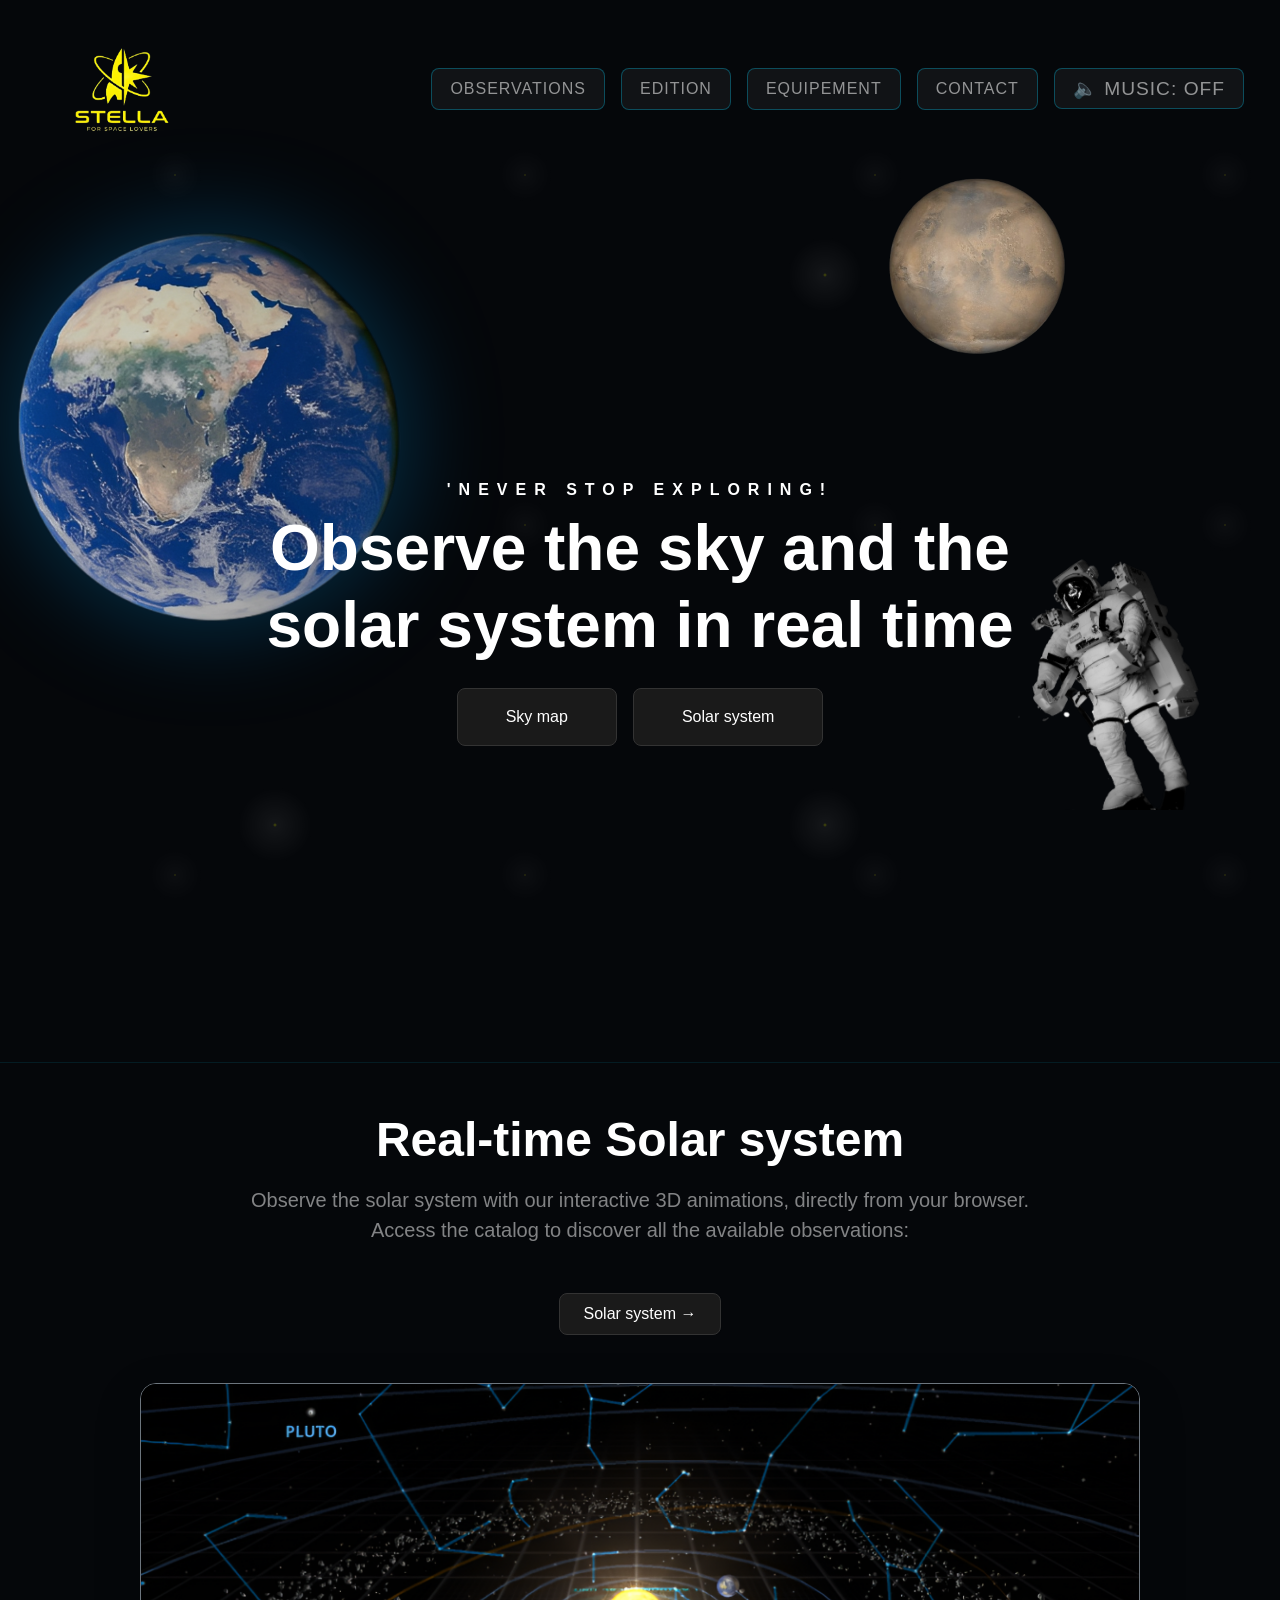
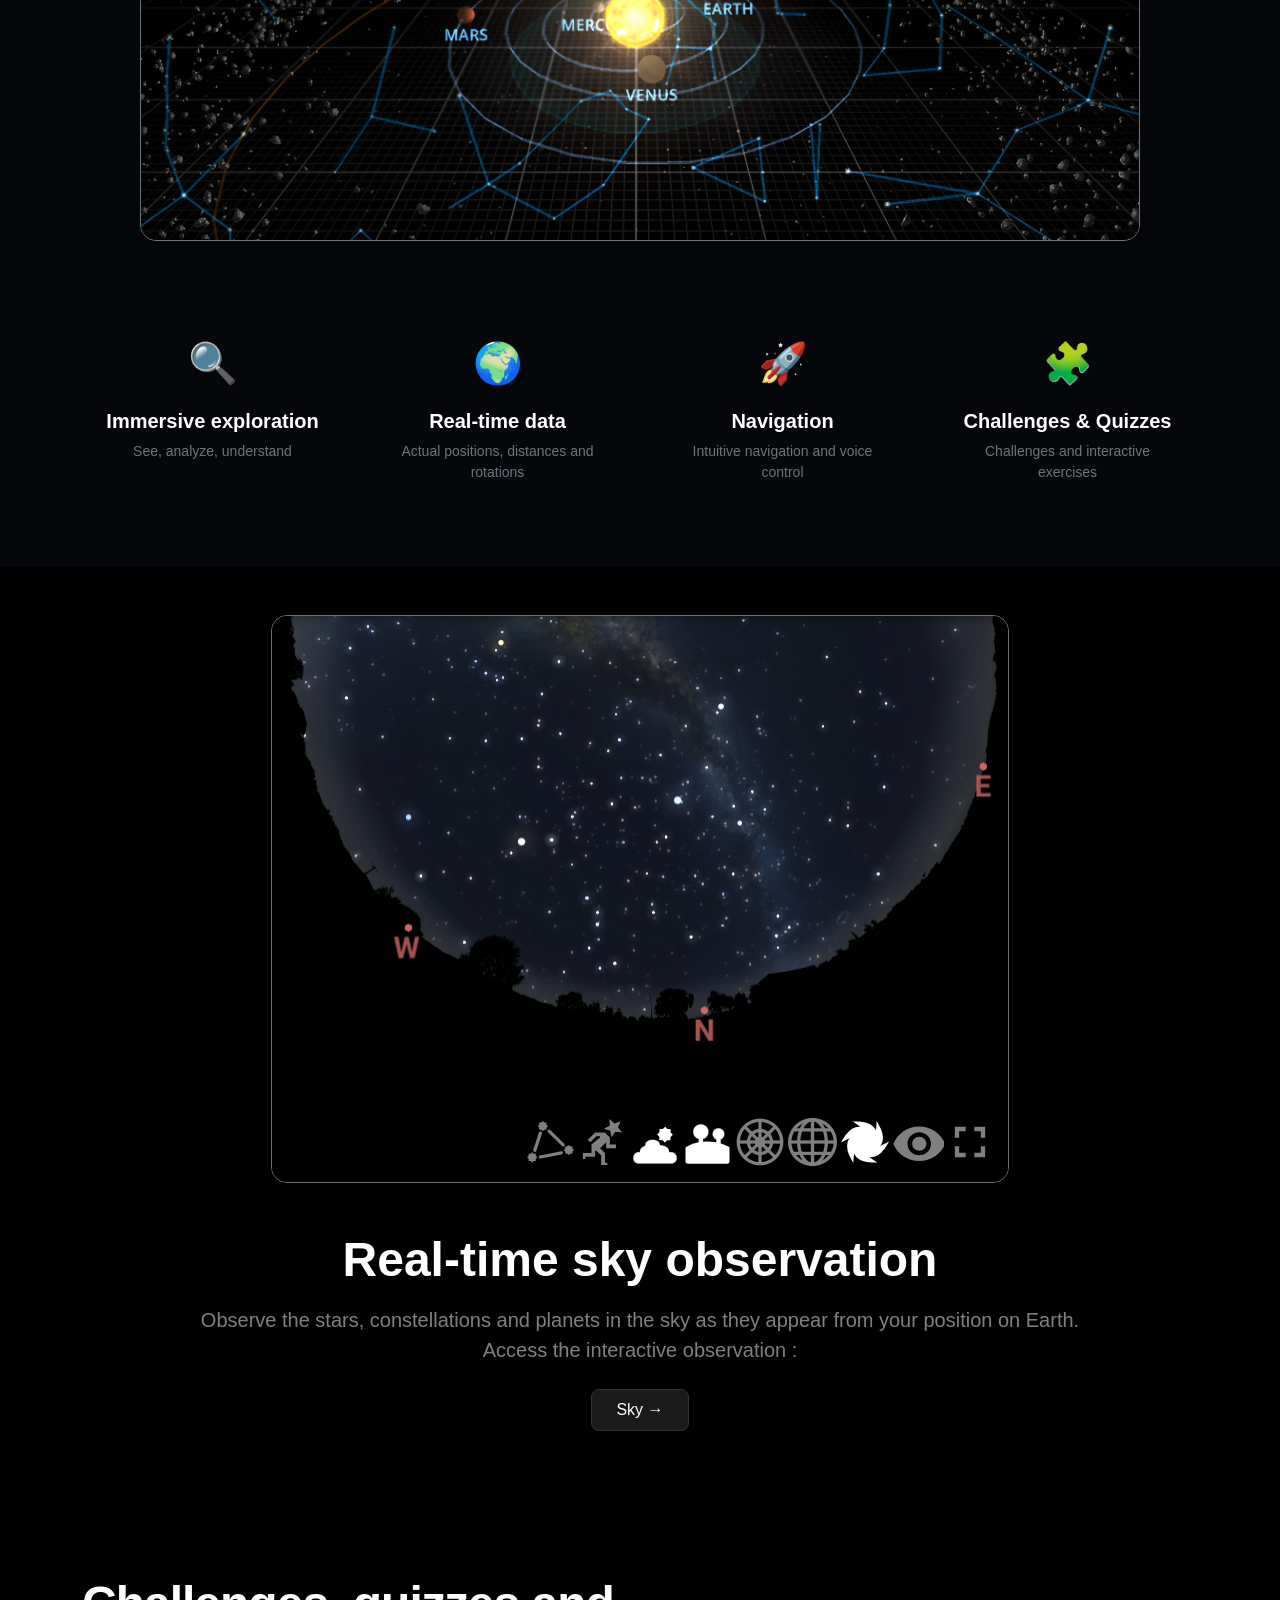
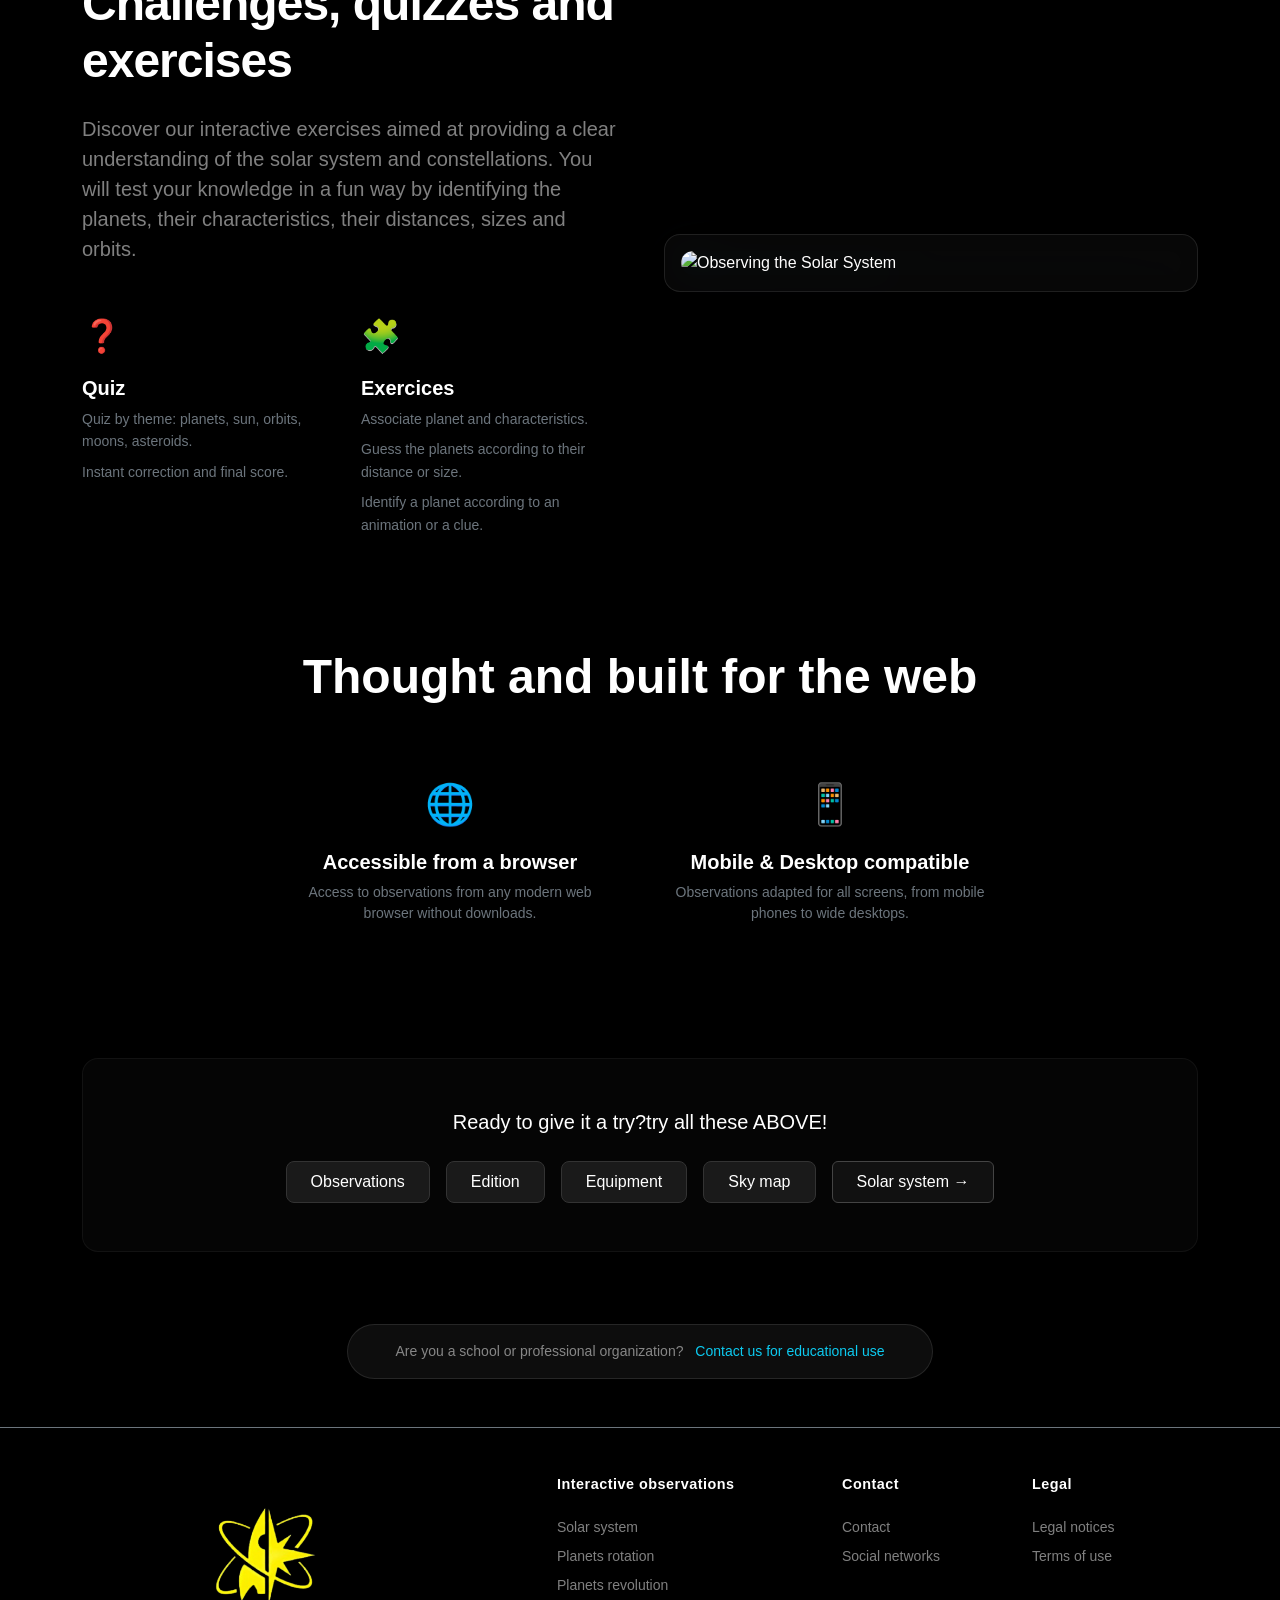
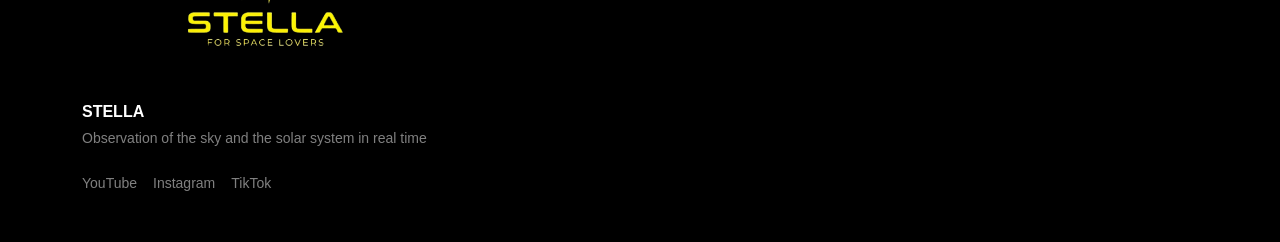
==== commit 1e135da2: "final" ====
--- a/index.html
+++ b/index.html
@@ -100,7 +100,7 @@
         /* --- PURE CSS OBSERVATION LOG LOGIC --- */
         .planet-detail-view {
             display: none;
-            animation: fadeIn 0.5s ease;
+            animation: 0.5s linear 1s infinite alternate slide-in;
         }
         #view-mercury:target, #view-venus:target, #view-earth:target, #view-mars:target,
         #view-jupiter:target, #view-saturn:target, #view-uranus:target, #view-neptune:target {
@@ -138,6 +138,7 @@
     </style>
 </head>
 <body>
+    
 
     <div class="stars"></div>
 
@@ -365,6 +366,148 @@
             </div>
         </div>
     </main>
+    <section id="realTimeSolar" class="py-5">
+    <div class="container text-center">
+        <h2 class="display-5 fw-bold text-white mb-3">Real-time Solar system</h2>
+        <p class="lead text-white-50 mb-5">Observe the solar system with our interactive 3D animations, directly from your browser.<br>
+        Access the catalog to discover all the available observations:</p>
+        
+        <button class="btn btn-glass px-4 py-2 mb-5" onclick="document.getElementById('solarBtn').click()">Solar system →</button>
+
+        <div class="solar-preview-container mb-5">
+            <img src="images/solar-map.png" alt="Solar System Preview" class="img-fluid rounded-4 shadow-lg border border-secondary">
+        </div>
+
+        <div class="row g-4 mt-5">
+            <div class="col-md-3">
+                <div class="feature-item">
+                    <div class="feature-icon">🔍</div>
+                    <h5 class="text-white fw-bold">Immersive exploration</h5>
+                    <p class="small text-secondary">See, analyze, understand</p>
+                </div>
+            </div>
+            <div class="col-md-3">
+                <div class="feature-item">
+                    <div class="feature-icon">🌍</div>
+                    <h5 class="text-white fw-bold">Real-time data</h5>
+                    <p class="small text-secondary">Actual positions, distances and rotations</p>
+                </div>
+            </div>
+            <div class="col-md-3">
+                <div class="feature-item">
+                    <div class="feature-icon">🚀</div>
+                    <h5 class="text-white fw-bold">Navigation</h5>
+                    <p class="small text-secondary">Intuitive navigation and voice control</p>
+                </div>
+            </div>
+            <div class="col-md-3">
+                <div class="feature-item">
+                    <div class="feature-icon">🧩</div>
+                    <h5 class="text-white fw-bold">Challenges & Quizzes</h5>
+                    <p class="small text-secondary">Challenges and interactive exercises</p>
+                </div>
+            </div>
+        </div>
+    </div>
+</section>
+
+<section id="skyObservation" class="py-5 bg-black">
+    <div class="container text-center">
+        <div class="sky-preview-wrapper mb-5">
+            <img src="images/sky-map.png" alt="Solar System Preview" class="img-fluid rounded-4 shadow-lg border border-secondary">
+        </div>
+        <h2 class="display-5 fw-bold text-white mb-3">Real-time sky observation</h2>
+        <p class="lead text-white-50 mb-4">Observe the stars, constellations and planets in the sky as they appear from your position on Earth.<br>
+        Access the interactive observation :</p>
+        <button class="btn btn-glass px-4 py-2 mb-5" onclick="document.getElementById('skyMapBtn').click()">Sky →</button>
+    </div>
+</section>
+<section id="challengesInfo" class="py-5 bg-black">
+    <div class="container">
+        <div class="row align-items-center g-5">
+            <div class="col-lg-6">
+                <h2 class="text-white display-5 fw-bold mb-4">Challenges, quizzes and exercises</h2>
+                <p class="text-white-50 lead mb-5">
+                    Discover our interactive exercises aimed at providing a clear understanding of the solar system and constellations. 
+                    You will test your knowledge in a fun way by identifying the planets, their characteristics, their distances, sizes and orbits.
+                </p>
+                
+                <div class="row g-4">
+                    <div class="col-md-6">
+                        <div class="mb-3" style="font-size: 2rem;">❓</div>
+                        <h5 class="text-white fw-bold">Quiz</h5>
+                        <ul class="list-unstyled text-secondary small">
+                            <li class="mb-2">Quiz by theme: planets, sun, orbits, moons, asteroids.</li>
+                            
+                            <li>Instant correction and final score.</li>
+                        </ul>
+                    </div>
+                    
+                    <div class="col-md-6">
+                        <div class="mb-3" style="font-size: 2rem;">🧩</div>
+                        <h5 class="text-white fw-bold">Exercices</h5>
+                        <ul class="list-unstyled text-secondary small">
+                            <li class="mb-2">Associate planet and characteristics.</li>
+                            <li class="mb-2">Guess the planets according to their distance or size.</li>
+                            
+                            <li>Identify a planet according to an animation or a clue.</li>
+                        </ul>
+                    </div>
+                </div>
+            </div>
+
+            <div class="col-lg-6">
+                <div class="illustration-frame p-3 rounded-4" style="background: rgba(255,255,255,0.03); border: 1px solid rgba(255,255,255,0.1);">
+                    <img src="images/challenges-illustration.jpg" alt="Observing the Solar System" class="img-fluid rounded-4 shadow-lg">
+                </div>
+            </div>
+        </div>
+    </div>
+    </section>
+<section id="finalCallToAction" class="py-5" style="background: #000;">
+    <div class="container text-center">
+        <h2 class="text-white display-5 fw-bold mb-5">Thought and built for the web</h2>
+        
+        <div class="row justify-content-center g-4 mb-5 pb-5">
+            <div class="col-md-4">
+                <div class="feature-box">
+                    <div class="mb-3 fs-1 text-info">🌐</div>
+                    <h5 class="text-white fw-bold">Accessible from a browser</h5>
+                    <p class="text-secondary small">Access to observations from any modern web browser without downloads.</p>
+                </div>
+            </div>
+            <div class="col-md-4">
+                <div class="feature-box">
+                    <div class="mb-3 fs-1 text-info">📱</div>
+                    <h5 class="text-white fw-bold">Mobile & Desktop compatible</h5>
+                    <p class="text-secondary small">Observations adapted for all screens, from mobile phones to wide desktops.</p>
+                </div>
+            </div>
+        </div>
+
+        <div class="cta-control-panel py-5 rounded-4" style="background: rgba(255,255,255,0.02); border: 1px solid rgba(255,255,255,0.05);">
+            <p class="text-white lead mb-4">Ready to give it a try?try all these ABOVE!</p>
+            
+            <div class="d-flex flex-wrap justify-content-center gap-3">
+                <button class="btn btn-glass px-4" onclick="document.getElementById('observationsBtn').click()">Observations</button>
+                <button class="btn btn-glass px-4" onclick="document.getElementById('editionBtn').click()">Edition</button>
+                <button class="btn btn-glass px-4" onclick="document.getElementById('equipmentBtn').click()">Equipment</button>
+                <button class="btn btn-glass px-4" onclick="document.getElementById('skyMapBtn').click()">Sky map</button>
+                <button class="btn btn-glass-primary px-4 py-2" onclick="document.getElementById('solarBtn').click()">Solar system →</button>
+            </div>
+        </div>
+
+        <div class="mt-5 pt-4">
+            <div class="p-3 rounded-pill d-inline-block px-5" style="background: rgba(255,255,255,0.05); border: 1px solid rgba(255,255,255,0.1);">
+                <p class="mb-0 text-white-50 small">
+                    Are you a school or professional organization? 
+                    <a href="#" class="text-info text-decoration-none ms-2" onclick="alert('Contacting support...')">Contact us for educational use</a>
+                </p>
+            </div>
+        </div>
+    </div>
+</section>
+
 
     <script>
         const planetsData = [
@@ -509,5 +652,48 @@
             document.getElementById('contactOverlay').classList.add('active'); 
         };
     </script>
+    <footer class="py-5 bg-black border-top border-secondary">
+    <div class="container">
+        <div class="row g-4">
+            <div class="col-lg-4">
+                <div class="mb-3">
+                    <img src="images/logo-yellow.png" alt="L'Observatoire Interactif" height="200" class="mb-2">
+                </div>
+                <p class="text-white mb-1 fw-bold">STELLA</p>
+                <p class="text-white-50 small mb-4">Observation of the sky and the solar system in real time</p>
+                <div class="d-flex gap-3 small">
+                    <a href="#" class="text-white-50 text-decoration-none hover-white">YouTube</a>
+                    <a href="#" class="text-white-50 text-decoration-none hover-white">Instagram</a>
+                    <a href="#" class="text-white-50 text-decoration-none hover-white">TikTok</a>
+                </div>
+            </div>
+
+            <div class="col-6 col-lg-3 offset-lg-1">
+                <h6 class="text-white fw-bold mb-4">Interactive observations</h6>
+                <ul class="list-unstyled small text-white-50">
+                    <li class="mb-2"><a href="#" class="text-reset text-decoration-none hover-white">Solar system</a></li>
+                    <li class="mb-2"><a href="#" class="text-reset text-decoration-none hover-white">Planets rotation</a></li>
+                    <li class="mb-2"><a href="#" class="text-reset text-decoration-none hover-white">Planets revolution</a></li>
+                </ul>
+            </div>
+
+            <div class="col-6 col-lg-2">
+                <h6 class="text-white fw-bold mb-4">Contact</h6>
+                <ul class="list-unstyled small text-white-50">
+                    <li class="mb-2"><a href="#" class="text-reset text-decoration-none hover-white">Contact</a></li>
+                    <li class="mb-2"><a href="#" class="text-reset text-decoration-none hover-white">Social networks</a></li>
+                </ul>
+            </div>
+
+            <div class="col-6 col-lg-2">
+                <h6 class="text-white fw-bold mb-4">Legal</h6>
+                <ul class="list-unstyled small text-white-50">
+                    <li class="mb-2"><a href="#" class="text-reset text-decoration-none hover-white">Legal notices</a></li>
+                    <li class="mb-2"><a href="#" class="text-reset text-decoration-none hover-white">Terms of use</a></li>
+                </ul>
+            </div>
+        </div>
+    </div>
+</footer>
 </body>
 </html>
--- a/style.css
+++ b/style.css
@@ -2,9 +2,16 @@
     margin: 0; padding: 0;
     background-color: #05070a;
     background-image: url('images/galaxy.jpg');
-    background-size: cover; background-position: center; background-attachment: fixed;
-    height: 100vh; color: white;
-    font-family: 'Inter', sans-serif; overflow: hidden;
+    background-size: cover; 
+    background-position: center; 
+    background-attachment: fixed;
+    /* FIXES START HERE */
+    min-height: 100vh;      /* Changed from height: 100vh */
+    overflow-x: hidden;     /* Prevent side scrolling */
+    overflow-y: auto;       /* ENABLE vertical scrolling */
+    /* FIXES END HERE */
+    color: white;
+    font-family: 'Inter', sans-serif;
 }
 
 .stars {
@@ -68,7 +75,7 @@
 @keyframes blink { 50% { opacity: 0.3; } }
 
 /* Scene & Floating Objects */
-.space-scene { position: fixed; top: 0; left: 0; width: 100%; height: 100%; perspective: 1200px; z-index: 1; pointer-events: none; }
+.space-scene { position: absolute; top: 0; left: 0; width: 100%; height: 100%; perspective: 1200px; z-index: 1; pointer-events: none;overflow: hidden; }
 .floating-container { position: absolute; transform-style: preserve-3d; }
 .floating-container img { width: 100%; height: auto; }
 
@@ -77,7 +84,22 @@
 .astronaut { width: 200px; bottom: 10%; right: 5%;animation: float3D-astronaut 10s ease-in-out infinite; }
 
 /* Hero UI */
-.hero-section { position: relative; height: 100vh; z-index: 10; }
+.hero-section {
+    position: relative; /* Added this */
+    min-height: 100vh;
+    padding: 100px 0;
+    z-index: 2;
+
+    min-height: 100vh;
+    display: flex;
+    flex-direction: column; /* Allows content to flow vertically */
+    align-items: center;
+    justify-content: center;
+    text-align: center;
+    padding: 100px 0;
+    position: relative;
+    z-index: 2; /* Keeps text above the stars */
+}
 .btn-glass { background: rgba(255, 255, 255, 0.08); backdrop-filter: blur(10px); border: 1px solid rgba(255, 255, 255, 0.1); color: white; transition: 0.3s; }
 .btn-glass:hover { background: rgba(255, 255, 255, 0.15); transform: translateY(-5px); box-shadow: 0 10px 20px rgba(0,0,0,0.4); }
 .custom-title { letter-spacing: 8px; font-weight: bold; }
@@ -215,4 +237,175 @@
             padding: 15px;
             border-radius: 12px;
             border: 1px solid rgba(255, 255, 255, 0.1);
-        }+        }
+        #realTimeSolar {
+    background: linear-gradient(to bottom, rgba(5, 7, 10, 0.8), rgba(10, 20, 50, 0.9)), 
+                url(''
+);
+    background-size: cover;
+    background-attachment: fixed;
+    border-top: 1px solid rgba(0, 212, 255, 0.1);
+}
+
+.solar-preview-container img {
+    width: 100%;
+    max-width: 1000px;
+    border: 1px solid rgba(255,255,255,0.1);
+    transition: transform 0.5s ease;
+}
+
+.solar-preview-container img:hover {
+    transform: scale(1.01);
+    border-color: #00d4ff;
+}
+
+.feature-icon {
+    font-size: 2.5rem;
+    margin-bottom: 1rem;
+    display: block;
+}
+
+.feature-item {
+    padding: 20px;
+    border-radius: 15px;
+    transition: background 0.3s;
+}
+
+.feature-item:hover {
+    background: rgba(255,255,255,0.05);
+}
+/* Sky Preview Styling */
+.sky-preview-wrapper img {
+    transition: filter 0.3s ease;
+}
+.sky-preview-wrapper:hover img {
+    filter: brightness(1.2);
+}
+
+#skyObservation {
+    background: linear-gradient(to bottom, rgba(10, 20, 50, 0.9), rgba(0, 0, 0, 1)), 
+                url(''
+);
+    background-size: cover;
+    background-attachment: fixed;
+}
+#challengesSection {
+    background: #000;
+    position: relative;
+}
+#challengesInfo h2 {
+    letter-spacing: -1px;
+}
+
+#challengesInfo .list-unstyled li {
+    position: relative;
+    padding-left: 0;
+    line-height: 1.6;
+}
+
+.illustration-frame img {
+    width: 100%;
+    height: auto;
+    display: block;
+    /* This creates the slight glow seen in your screenshots */
+    filter: drop-shadow(0 0 20px rgba(0, 212, 255, 0.1));
+}
+#illustration-frameSection {
+    background: #000;
+    position: relative;
+}
+/* Features Section Styling */
+.feature-box {
+    
+    transition: transform 0.3s ease;
+}
+
+.feature-box:hover {
+    transform: translateY(-10px);
+}
+
+.feature-box h6 {
+    font-size: 0.95rem;
+    letter-spacing: 0.5px;
+}
+
+/* Final Contact Banner */
+.contact-banner {
+    background: rgba(255, 255, 255, 0.03);
+    border: 1px solid rgba(255, 255, 255, 0.08);
+    transition: background 0.3s;
+}
+
+.contact-banner:hover {
+    background: rgba(255, 255, 255, 0.05);
+}
+
+.hover-white:hover {
+    color: white !important;
+}
+
+#webFeatures h2 {
+    letter-spacing: -0.5px;
+}
+/* Center the features and style icons */
+.feature-box {
+    text-align: center;
+    padding: 20px;
+    transition: transform 0.3s ease;
+}
+
+.feature-box:hover {
+    transform: translateY(-5px);
+}
+
+.feature-box .fs-1 {
+    color: #00d4ff; /* Match the blue globe/mobile icons in your screenshot */
+    margin-bottom: 15px;
+}
+
+/* Control Panel Container */
+.cta-control-panel {
+    background: rgba(255, 255, 255, 0.02);
+    border-top: 1px solid rgba(255, 255, 255, 0.05);
+    padding: 60px 20px;
+    margin-top: 50px;
+}
+
+/* Specific button styles for the final panel */
+.btn-glass {
+    background: #1a1a1a;
+    border: 1px solid #333;
+    color: #fff;
+    border-radius: 8px;
+    transition: all 0.3s ease;
+}
+
+.btn-glass:hover {
+    background: #333;
+    border-color: #555;
+    color: #00d4ff;
+}
+
+.btn-glass-primary {
+    background: #111;
+    border: 1px solid #444;
+    color: #fff;
+    font-weight: 500;
+}
+footer {
+    background-color: #000 !important;
+}
+
+.hover-white:hover {
+    color: #fff !important;
+    transition: 0.2s ease;
+}
+
+footer h6 {
+    letter-spacing: 0.5px;
+    font-size: 0.9rem;
+}
+
+footer .border-top {
+    border-color: rgba(255, 255, 255, 0.05) !important;
+}
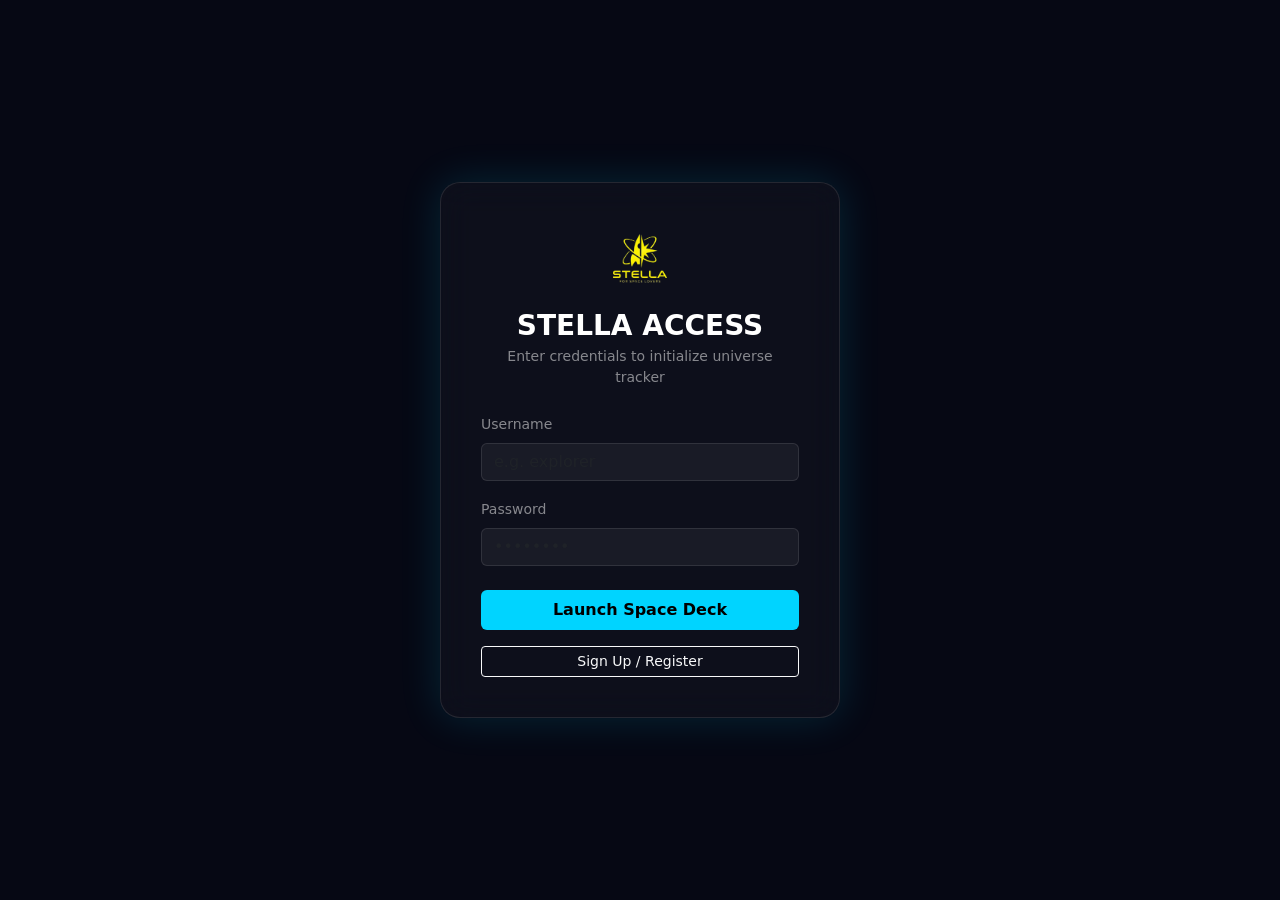
==== commit c3d1a72a: "api key" ====
--- a/index.html
+++ b/index.html
@@ -1,10 +1,18 @@
 <!DOCTYPE html>
 <html lang="en">
 <head>
+
+
+    <script>
+    if (localStorage.getItem('stella_logged_in') !== 'true') {
+        window.location.href = 'login.html';
+    }
+</script>
     <meta charset="UTF-8">
     <meta name="viewport" content="width=device-width, initial-scale=1.0">
     <title>Stella | Live Universe Tracker</title>
     <link rel="icon" type="image/png" href="images/logoo-yellow.png">
+    
     <link href="https://cdn.jsdelivr.net/npm/bootstrap@5.3.0/dist/css/bootstrap.min.css" rel="stylesheet">
     <link rel="stylesheet" href="style.css">
     <style>
@@ -345,13 +353,13 @@
             <a class="navbar-brand" href="#"><img src="images/logo-yellow.png" alt="Stella" style="height: 120px;"></a>
             <div class="ms-auto d-flex align-items-center">
                 <ul class="navbar-nav me-4 d-none d-lg-flex gap-3">
-                    
-                    <li class="nav-item"><a id="obsBtn" class="nav-link nav-box" href="#">Observations</a></li>
-                    <li class="nav-item"><a id="editionBtn" class="nav-link nav-box" href="#">Edition</a></li>
-                    <li class="nav-item"><a id="equipBtn" class="nav-link nav-box" href="#">Equipement</a></li>
-                    <li class="nav-item"><a id="contactBtn" class="nav-link nav-box btn-contact" href="#">Contact</a></li>
-                    <li class="nav-item"><a id="musicToggle" class="nav-link nav-box" href="#">🔈 Music: OFF</a></li>
-                </ul>
+            <li class="nav-item"><a id="obsBtn" class="nav-link nav-box" href="#">Observations</a></li>
+            <li class="nav-item"><a id="editionBtn" class="nav-link nav-box" href="#">Edition</a></li>
+            <li class="nav-item"><a id="equipBtn" class="nav-link nav-box" href="#">Equipement</a></li>
+            <li class="nav-item"><a id="contactBtn" class="nav-link nav-box btn-contact" href="#">Contact</a></li>
+            <li class="nav-item"><a id="musicToggle" class="nav-link nav-box" href="#">🔈 Music: OFF</a></li>
+            <li class="nav-item"><a class="nav-link nav-box text-danger fw-bold" href="#" onclick="logout()">Logout</a></li>
+        </ul>
             </div>
         </div>
     </nav> 
@@ -695,5 +703,72 @@
         </div>
     </div>
 </footer>
+<script>
+    function logout() {
+        localStorage.removeItem('stella_logged_in');
+        localStorage.removeItem('stella_user');
+        window.location.href = 'login.html';
+    }
+</script>
+
+<script>
+    document.addEventListener("DOMContentLoaded", fetchNASA_APOD);
+
+    async function fetchNASA_APOD() {
+        
+        const apiKey = qfVQ8g2sde9JZY0ctHz0tWRfARTmpr5fu4HSjoDv; 
+        const url = `https://api.nasa.gov/planetary/apod?api_key=${apiKey}`;
+
+        const loader = document.getElementById('apod-loader');
+        const mediaContainer = document.getElementById('apod-media-container');
+        const detailsContainer = document.getElementById('apod-details');
+
+        try {
+            const response = await fetch(url);
+            
+            if (!response.ok) {
+                throw new Error(`HTTP Error: ${response.status}`);
+            }
+
+            const data = await response.json();
+
+            // 1. Set Date & Title
+            document.getElementById('apod-date').innerText = data.date;
+            document.getElementById('apod-title').innerText = data.title;
+            document.getElementById('apod-explanation').innerText = data.explanation;
+
+            // 2. Handle Copyright (if available)
+            if (data.copyright) {
+                document.getElementById('apod-copyright').innerText = `© Image Credit: ${data.copyright.trim()}`;
+            }
+
+            // 3. Handle Image vs. Video content type
+            if (data.media_type === 'image') {
+                const img = document.getElementById('apod-img');
+                img.src = data.hdurl || data.url;
+                img.classList.remove('d-none');
+            } else if (data.media_type === 'video') {
+                const video = document.getElementById('apod-video');
+                video.src = data.url;
+                video.classList.remove('d-none');
+            }
+
+            // 4. Hide loader and reveal content
+            loader.classList.add('d-none');
+            mediaContainer.classList.remove('d-none');
+            detailsContainer.classList.remove('d-none');
+
+        } catch (error) {
+            console.error('Error fetching APOD:', error);
+            loader.innerHTML = `
+                <div class="text-danger py-4">
+                    <h5>Failed to load NASA APOD</h5>
+                    <p class="small text-white-50">Please check your internet connection or API key.</p>
+                </div>
+            `;
+        }
+    }
+</script>
+
 </body>
 </html>
